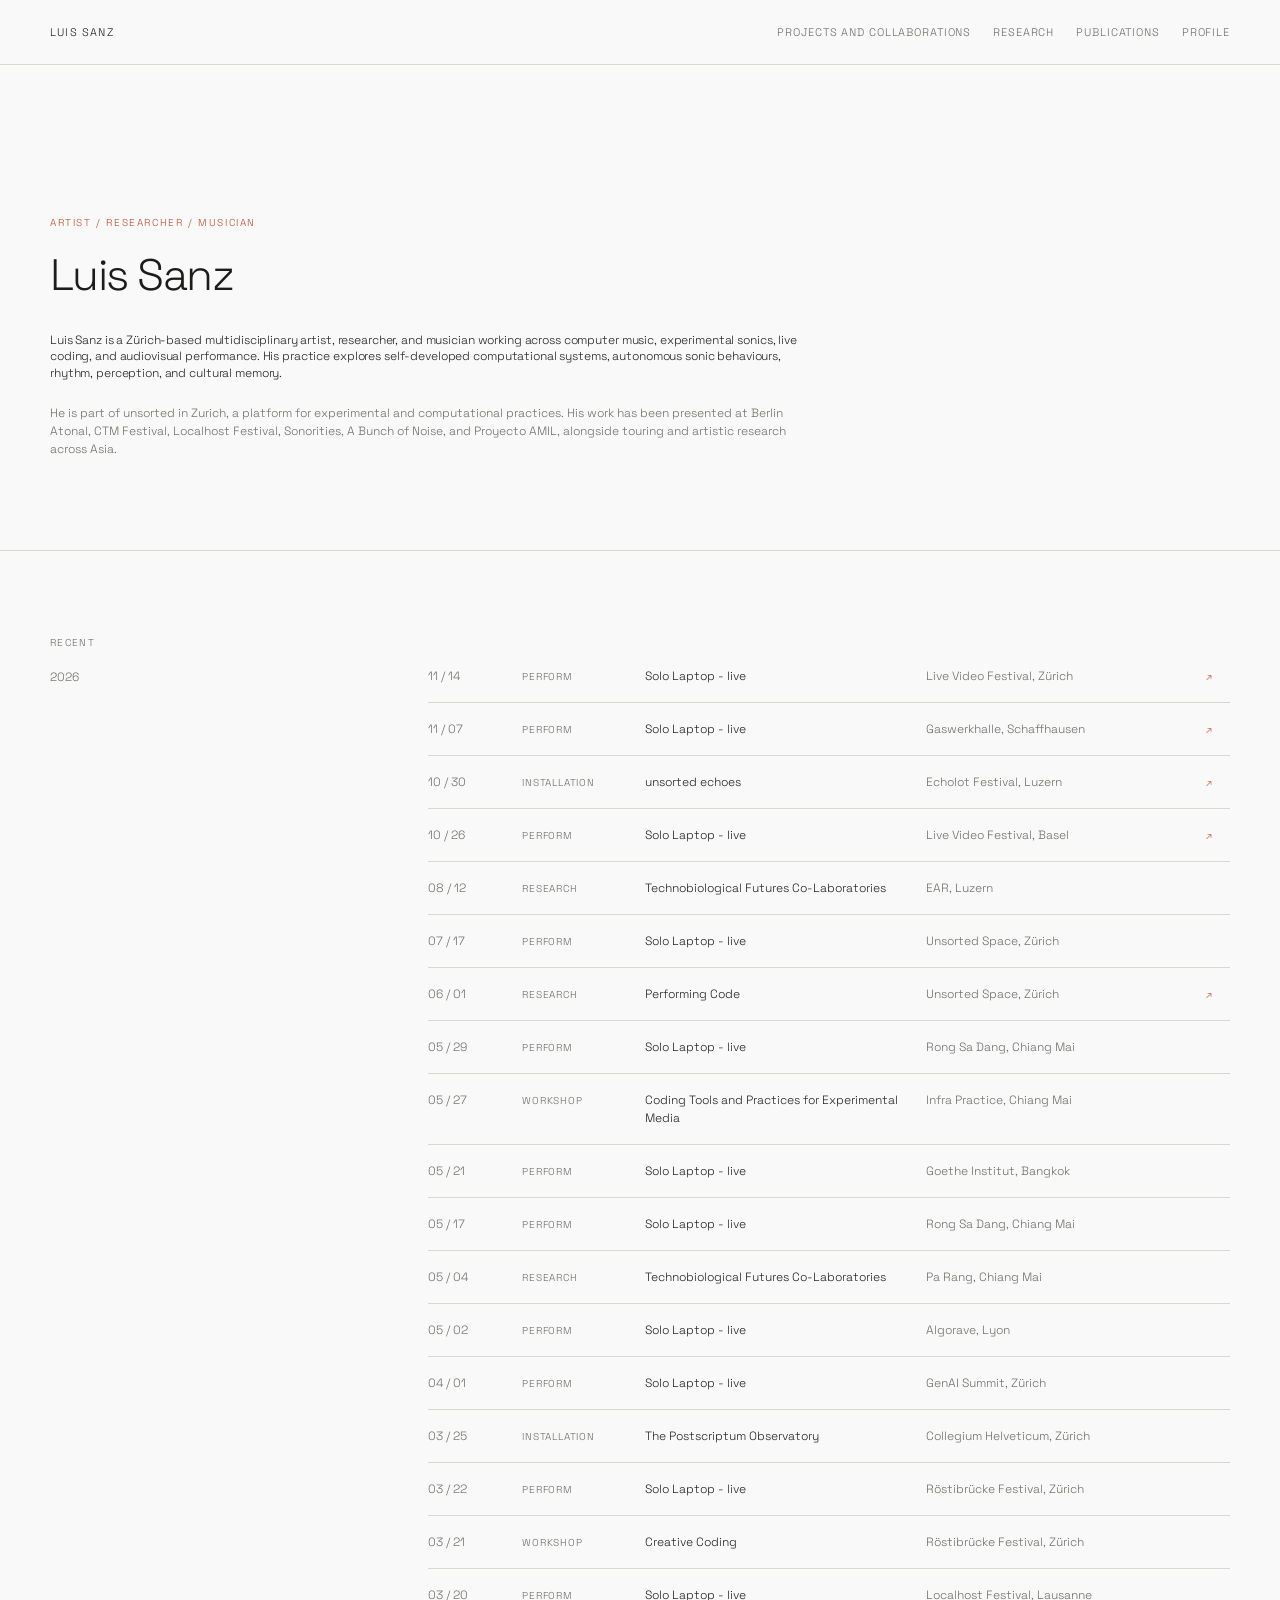
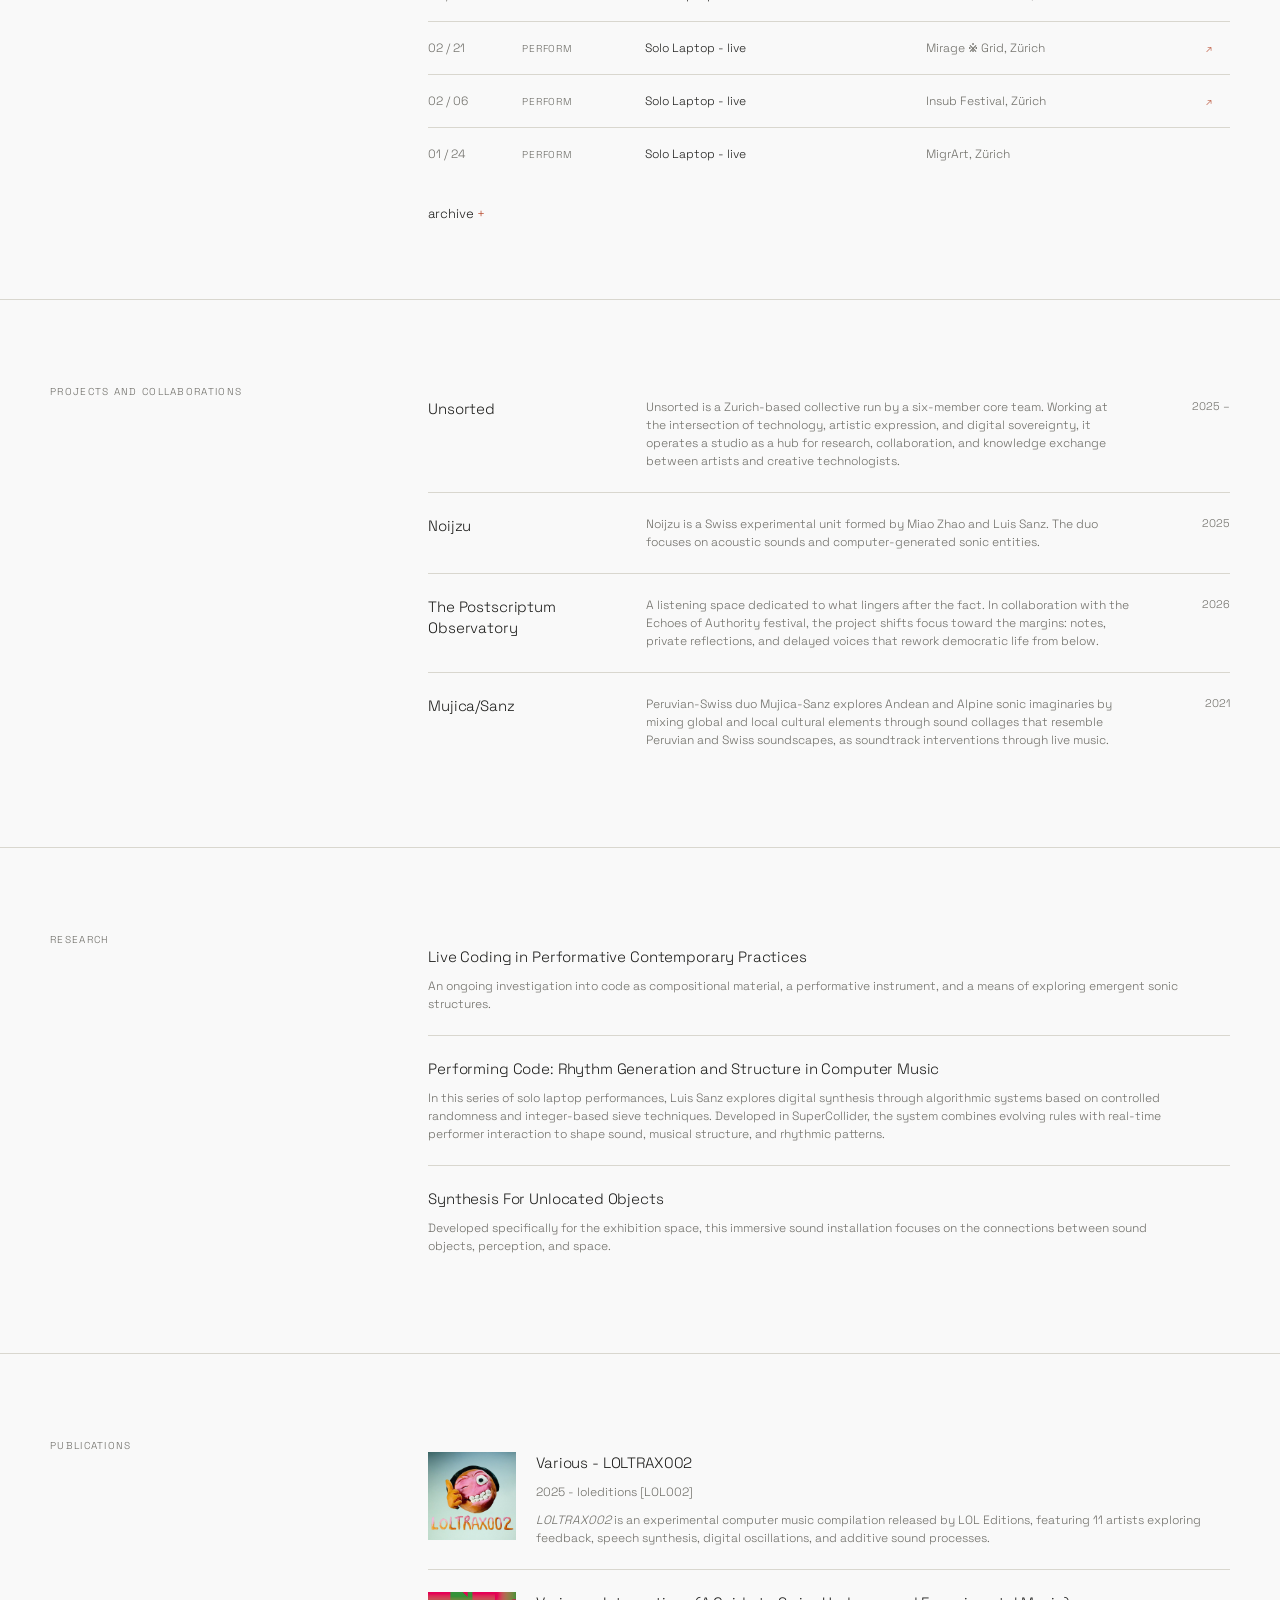
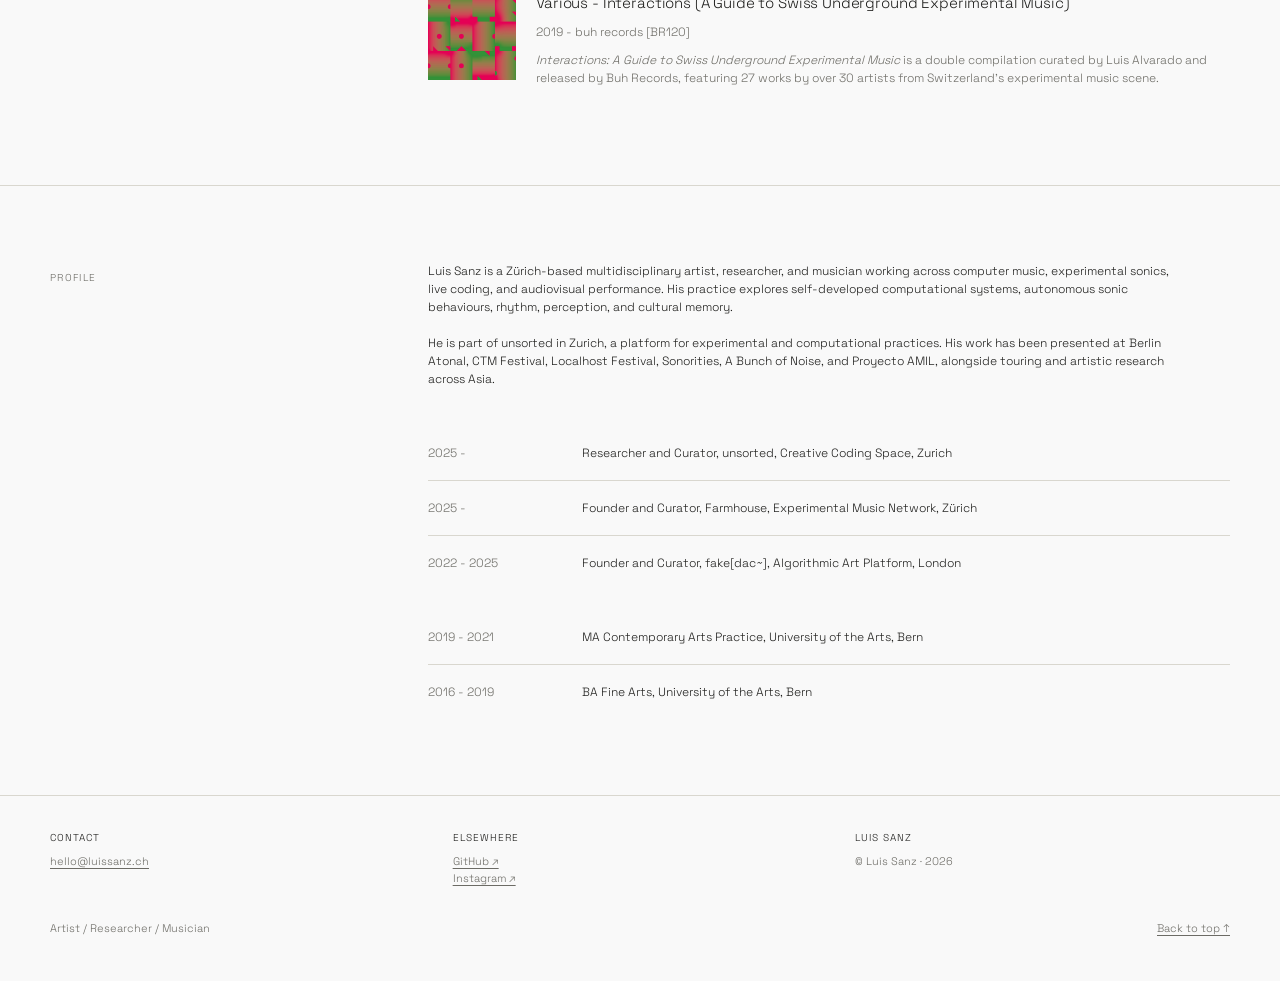
==== index.html @ fd2c4c3b "luissanz.ch" ====
<!DOCTYPE html>
<html lang="en">

<head>
  <meta charset="utf-8">
  <meta name="viewport" content="width=device-width, initial-scale=1">
  <meta name="description"
    content="Luis Sanz is a Zürich-based multidisciplinary artist, researcher, and musician working across computer music, experimental sonics, live coding, and audiovisual performance.">
  <title>Luis Sanz — Artist, Researcher, Musician</title>
  <style>
    @font-face {
      font-family: "Space Grotesk";
      src: url("fonts/SpaceGrotesk[wght].ttf") format("truetype");
      font-weight: 300 700;
      font-style: normal;
      font-display: swap;
    }

    @font-face {
      font-family: "Fira Code";
      src: url("fonts/FiraCode-Light.ttf") format("truetype");
      font-weight: 300;
      font-style: normal;
      font-display: swap;
    }

    @font-face {
      font-family: "Fira Code";
      src: url("fonts/FiraCode-Regular.ttf") format("truetype");
      font-weight: 400;
      font-style: normal;
      font-display: swap;
    }

    @font-face {
      font-family: "Fira Code";
      src: url("fonts/FiraCode-Medium.ttf") format("truetype");
      font-weight: 500;
      font-style: normal;
      font-display: swap;
    }

    @font-face {
      font-family: "Fira Code";
      src: url("fonts/FiraCode-SemiBold.ttf") format("truetype");
      font-weight: 600;
      font-style: normal;
      font-display: swap;
    }

    @font-face {
      font-family: "Fira Code";
      src: url("fonts/FiraCode-Bold.ttf") format("truetype");
      font-weight: 700;
      font-style: normal;
      font-display: swap;
    }

    :root {
      --bg: #f9f9f9;
      --paper: #fbfaf7;
      --ink: #1c1c1a;
      --muted: #6c6b65;
      --line: #d9d7cf;
      --accent: #b84b2f;
      --code: #fdfdfc;
      --code-ink: var(--ink);
      --max: 1180px;
      --description-size: 12px;
    }

    * {
      box-sizing: border-box;
    }

    html {
      scroll-behavior: smooth;
      scroll-padding-top: 84px;
    }

    body {
      margin: 0;
      background: var(--bg);
      color: var(--ink);
      font: 300 14px/1.5 "Space Grotesk", sans-serif;
      -webkit-font-smoothing: antialiased;
      text-rendering: optimizeLegibility;
    }

    a {
      color: inherit;
      text-decoration-thickness: 1px;
      text-underline-offset: 3px;
    }

    a:hover {
      color: var(--accent);
    }

    .wrap {
      width: min(var(--max), calc(100% - 48px));
      margin: 0 auto;
    }

    header {
      position: sticky;
      top: 0;
      z-index: 20;
      background: rgba(249, 249, 249, .94);
      backdrop-filter: blur(12px);
      border-bottom: 1px solid var(--line);
    }

    .topbar {
      min-height: 64px;
      display: flex;
      align-items: center;
      justify-content: space-between;
      gap: 24px;
    }

    .brand {
      font-size: 11px;
      font-weight: 300;
      letter-spacing: .11em;
      text-transform: uppercase;
      text-decoration: none;
    }

    nav {
      display: flex;
      gap: 22px;
      flex-wrap: wrap;
    }

    nav a {
      font-size: 11px;
      text-transform: uppercase;
      letter-spacing: .08em;
      text-decoration: none;
      color: var(--muted);
    }

    nav a:hover {
      color: var(--ink);
    }

    .hero {
      padding: clamp(76px, 12vw, 150px) 0 74px;
      border-bottom: 1px solid var(--line);
    }

    .eyebrow {
      color: var(--accent);
      font-size: 10px;
      font-weight: 300;
      text-transform: uppercase;
      letter-spacing: .16em;
    }

    h1 {
      font-size: clamp(30px, 3.8vw, 44px);
      line-height: 1.08;
      letter-spacing: -.035em;
      font-weight: 300;
      max-width: 900px;
      margin: 22px 0 32px;
    }

    .subtitle {
      font-size: var(--description-size);
      line-height: 1.4;
      max-width: 760px;
      letter-spacing: -.01em;
    }

    .hero-meta {
      display: flex;
      gap: 32px;
      flex-wrap: wrap;
      margin-top: 36px;
      color: var(--muted);
      font-size: 11px;
      text-transform: uppercase;
      letter-spacing: .08em;
    }

    .hero-meta span {
      display: block;
    }

    .hero-meta strong {
      display: block;
      color: var(--ink);
      font-weight: 300;
      margin-bottom: 5px;
    }

    .section {
      padding: 76px 0;
      border-bottom: 1px solid var(--line);
    }

    .section-grid {
      display: grid;
      grid-template-columns: minmax(150px, .72fr) minmax(0, 2fr);
      gap: clamp(32px, 7vw, 100px);
    }

    .section-label {
      font-size: 10px;
      letter-spacing: .13em;
      text-transform: uppercase;
      color: var(--muted);
      padding-top: 8px;
    }

    .section-subheading {
      margin: 20px 0 0;
      padding-top: 18px;
      color: var(--muted);
      font-size: var(--description-size);
      line-height: 1.5;
    }

    .recent-layout {
      row-gap: 0;
    }

    #recent .section-label {
      grid-column: 1 / -1;
    }

    #recent .section-subheading {
      margin-top: 0;
    }

    #recent .archive-toggle {
      grid-column: 1 / -1;
      margin-top: 24px;
    }

    #recent .archive-toggle>summary {
      margin-left: calc(26.47% + clamp(23.5px, 5.15vw, 73.5px));
    }

    #recent .archive-content {
      display: grid;
      grid-template-columns: minmax(150px, .72fr) minmax(0, 2fr);
      column-gap: clamp(32px, 7vw, 100px);
      margin-top: 8px;
    }

    .recent-archive-year {
      grid-column: 1 / 2;
      margin: 0;
    }

    #recent .archive-content>.event-list {
      grid-column: 2 / 3;
    }

    #research .section-label {
      font-size: 10px;
    }

    #research p,
    #research .note {
      font-size: var(--description-size);
    }

    #research .lead {
      font-size: var(--description-size);
    }

    .support-logo {
      margin-top: 28px;
    }

    .support-logo img {
      display: block;
      width: 140px;
      max-width: 100%;
      height: auto;
    }

    h2 {
      font-size: clamp(17px, 1.7vw, 19px);
      line-height: 1.2;
      letter-spacing: -.025em;
      font-weight: 300;
      margin: 0 0 26px;
    }

    h3 {
      font-size: 15px;
      line-height: 1.4;
      letter-spacing: -.01em;
      margin: 0 0 10px;
      font-weight: 300;
    }

    p {
      margin: 0 0 18px;
      max-width: 760px;
      font-size: var(--description-size);
    }

    .lead {
      font-size: var(--description-size);
      line-height: 1.5;
      letter-spacing: -.005em;
    }

    .muted {
      color: var(--muted);
    }

    .research-item {
      display: grid;
      grid-template-columns: 52px 1fr;
      gap: 20px;
      padding: 24px 0;
      border-bottom: 1px solid var(--line);
    }

    .num {
      color: var(--accent);
      font-size: 11px;
      padding-top: 4px;
    }

    .research-item p {
      margin-bottom: 0;
      color: var(--muted);
    }

    .research-item:last-child,
    .event-row:last-child,
    .project-row:last-child,
    .text-item:last-child {
      border-bottom: 0;
    }

    .entry {
      padding: 26px 0 36px;
      border-top: 1px solid var(--line);
    }

    .entry-head {
      display: flex;
      align-items: baseline;
      justify-content: space-between;
      gap: 20px;
      margin-bottom: 12px;
    }

    .tag {
      font-size: 10px;
      letter-spacing: .1em;
      text-transform: uppercase;
      color: var(--accent);
      white-space: nowrap;
    }

    .entry p {
      color: var(--muted);
    }

    .codebox {
      margin: 22px 0 18px;
      background: var(--code);
      color: var(--code-ink);
      border-radius: 3px;
      overflow: hidden;
    }

    .codehead {
      display: flex;
      align-items: center;
      justify-content: space-between;
      padding: 10px 15px;
      border-bottom: 1px solid var(--line);
      color: var(--muted);
      font-size: 10px;
      letter-spacing: .08em;
      text-transform: uppercase;
    }

    .copy {
      border: 1px solid #8e8c84;
      background: transparent;
      color: inherit;
      padding: 5px 9px;
      border-radius: 2px;
      cursor: pointer;
      font: inherit;
    }

    .copy:hover {
      background: #e8e6df;
      color: var(--ink);
    }

    pre {
      margin: 0;
      padding: 20px;
      overflow-x: auto;
      font: 11px/1.7 "Fira Code", monospace;
      tab-size: 4;
    }

    code,
    pre,
    .metadata {
      font-family: "Fira Code", monospace;
    }

    .inline-code {
      background: #e8e6df;
      padding: 2px 5px;
      font-size: .9em;
    }

    .note {
      border-left: 2px solid var(--accent);
      padding: 4px 0 4px 18px;
      color: var(--muted);
      margin: 24px 0;
    }

    .columns {
      display: grid;
      grid-template-columns: repeat(2, minmax(0, 1fr));
      gap: 28px;
    }

    .small-card {
      padding: 22px;
      border: 1px solid var(--line);
      background: rgba(255, 255, 255, .22);
    }

    .small-card p {
      font-size: var(--description-size);
      color: var(--muted);
      margin: 0;
    }

    .archive-row {
      display: grid;
      grid-template-columns: 130px 1fr;
      gap: 24px;
      padding: 18px 0;
      border-top: 1px solid var(--line);
      font-size: var(--description-size);
    }

    .profile-entries .archive-row:first-child {
      border-top: 0;
    }

    .profile-layout {
      row-gap: 0;
    }

    .profile-entries {
      grid-column: 2;
      margin: 0;
    }

    .profile-entries.positions,
    .profile-entries.education {
      margin-top: 20px;
    }

    .archive-date {
      color: var(--muted);
      font-size: inherit;
    }

    .event-row {
      display: grid;
      grid-template-columns: 76px 105px minmax(150px, 1fr) minmax(150px, 1fr) 24px;
      gap: 18px;
      align-items: baseline;
      padding: 17px 0;
      border-bottom: 1px solid var(--line);
      font-size: var(--description-size);
    }

    .event-date,
    .event-type,
    .event-venue {
      color: var(--muted);
    }

    .event-type,
    .event-link {
      font-size: 10px;
      letter-spacing: .08em;
      text-transform: uppercase;
    }

    .event-link {
      color: var(--accent);
    }

    .archive-toggle {
      margin-top: 24px;
      font-size: 13px;
    }

    .archive-toggle summary {
      width: fit-content;
      cursor: pointer;
      list-style: none;
    }

    .archive-toggle summary::-webkit-details-marker {
      display: none;
    }

    .archive-toggle summary:hover {
      color: var(--accent);
    }

    .archive-indicator {
      color: var(--accent);
    }

    .archive-toggle[open] .archive-indicator {
      font-size: 0;
    }

    .archive-toggle[open] .archive-indicator::after {
      content: "−";
      font-size: 13px;
    }

    .archive-toggle .event-list {
      margin-top: 0;
    }

    .project-row {
      display: grid;
      grid-template-columns: minmax(160px, .8fr) minmax(0, 2fr) 75px;
      gap: 24px;
      padding: 22px 0;
      border-bottom: 1px solid var(--line);
      align-items: start;
    }

    .project-row h3 {
      margin: 0;
    }

    .project-row p {
      color: var(--muted);
      font-size: var(--description-size);
      margin: 0;
    }

    .project-year {
      color: var(--muted);
      font-size: 11px;
      text-align: right;
    }

    .text-item {
      padding: 22px 0;
      border-bottom: 1px solid var(--line);
    }

    .record-item {
      display: grid;
      grid-template-columns: 88px minmax(0, 1fr);
      gap: 20px;
      align-items: start;
    }

    .record-cover {
      display: block;
      width: 88px;
      aspect-ratio: 1;
    }

    .record-cover img {
      display: block;
      width: 100%;
      height: 100%;
      object-fit: cover;
    }

    .text-item .record-meta {
      margin-bottom: 10px;
      color: var(--muted);
    }

    .text-item .record-description {
      margin-bottom: 0;
    }

    .project-row h3 a,
    .text-item h3 a {
      font: inherit;
      text-decoration: none;
    }

    .text-item p {
      color: var(--muted);
      margin: 0;
      font-size: var(--description-size);
    }

    footer {
      padding: 34px 0 44px;
      font-size: 11px;
      color: var(--muted);
    }

    footer p {
      font-size: inherit;
    }

    .footer-inner {
      display: flex;
      justify-content: space-between;
      flex-wrap: wrap;
      gap: 20px;
    }

    .footer-columns {
      display: grid;
      grid-template-columns: repeat(3, minmax(0, 1fr));
      gap: 28px;
      margin-bottom: 34px;
    }

    .footer-label {
      display: block;
      margin-bottom: 8px;
      color: var(--ink);
      text-transform: uppercase;
      letter-spacing: .1em;
      font-size: 10px;
    }

    .footer-columns p {
      margin: 0;
    }

    @media (max-width: 700px) {
      .wrap {
        width: min(100% - 32px, var(--max));
      }

      .topbar {
        align-items: flex-start;
        padding: 17px 0;
        flex-direction: column;
        gap: 12px;
      }

      nav {
        gap: 12px 18px;
      }

      .section-grid {
        grid-template-columns: 1fr;
        gap: 18px;
      }

      .profile-layout {
        row-gap: 18px;
      }

      .profile-entries {
        grid-column: 1;
      }

      .recent-layout {
        row-gap: 0;
      }

      #recent .archive-toggle {
        grid-column: 1;
      }

      #recent .archive-toggle>summary {
        margin-left: 0;
      }

      #recent .archive-content {
        grid-template-columns: 1fr;
      }

      #recent .archive-content>.event-list {
        grid-column: 1 / 2;
      }

      .section {
        padding: 54px 0;
      }

      .columns {
        grid-template-columns: 1fr;
      }

      .entry-head {
        align-items: flex-start;
        flex-direction: column;
        gap: 5px;
      }

      .archive-row {
        grid-template-columns: 1fr;
        gap: 5px;
      }

      .event-row {
        grid-template-columns: 72px 1fr;
        gap: 5px 16px;
      }

      .event-row> :nth-child(3) {
        grid-column: 2;
      }

      .event-row> :nth-child(4) {
        grid-column: 2;
      }

      .event-row> :nth-child(5) {
        grid-column: 2;
      }

      .project-row {
        grid-template-columns: 1fr auto;
        gap: 7px 18px;
      }

      .record-item {
        grid-template-columns: 72px minmax(0, 1fr);
        gap: 14px;
      }

      .record-cover {
        width: 72px;
      }

      .project-row h3 {
        grid-column: 1;
      }

      .project-row p {
        grid-column: 1 / -1;
        grid-row: 2;
      }

      .project-year {
        grid-column: 2;
        grid-row: 1;
      }

      .footer-columns {
        grid-template-columns: 1fr;
        gap: 22px;
      }

      .hero-meta {
        gap: 22px;
      }
    }

    @media (prefers-reduced-motion: reduce) {
      html {
        scroll-behavior: auto;
      }
    }
  </style>
</head>

<body>
  <header>
    <div class="wrap topbar">
      <a class="brand" href="#top">Luis Sanz</a>
      <nav aria-label="Main navigation">
        <a href="#projects">Projects and Collaborations</a>
        <a href="#research">Research</a>
        <a href="#publications">Publications</a>
        <a href="#profile">Profile</a>
      </nav>
    </div>
  </header>

  <main id="top">
    <section class="hero" id="bio">
      <div class="wrap">
        <div class="eyebrow">Artist / Researcher / Musician</div>
        <h1>Luis Sanz</h1>
        <p class="subtitle">
          Luis Sanz is a Zürich-based multidisciplinary artist, researcher, and musician working across
          computer music, experimental sonics, live coding, and audiovisual performance. His practice
          explores self-developed computational systems, autonomous sonic behaviours, rhythm, perception,
          and cultural memory.
        </p>
        <p class="muted" style="max-width:760px;margin-top:22px">
          He is part of unsorted in Zurich, a platform for experimental and computational practices. His
          work has been presented at Berlin Atonal, CTM Festival, Localhost Festival, Sonorities,
          A Bunch of Noise, and Proyecto AMIL, alongside touring and artistic research across Asia.
        </p>
      </div>
    </section>

    <section class="section" id="recent">
      <div class="wrap section-grid recent-layout">
        <div class="section-label">Recent</div>
        <h3 class="section-subheading">2026</h3>
        <div class="event-list">
          <div class="event-row">
            <span class="event-date">11 / 14</span>
            <span class="event-type">PERFORM</span>
            <span>Solo Laptop - live</span>
            <span class="event-venue">Live Video Festival, Zürich</span>
            <span class="event-link" aria-label="External link to be added">↗</span>
          </div>
          <div class="event-row">
            <span class="event-date">11 / 07</span>
            <span class="event-type">PERFORM</span>
            <span>Solo Laptop - live</span>
            <span class="event-venue">Gaswerkhalle, Schaffhausen</span>
            <span class="event-link" aria-label="External link to be added">↗</span>
          </div>
          <div class="event-row">
            <span class="event-date">10 / 30</span>
            <span class="event-type">INSTALLATION</span>
            <span>unsorted echoes</span>
            <span class="event-venue">Echolot Festival, Luzern</span>
            <span class="event-link" aria-label="External link to be added">↗</span>
          </div>
          <div class="event-row">
            <span class="event-date">10 / 26</span>
            <span class="event-type">PERFORM</span>
            <span>Solo Laptop - live</span>
            <span class="event-venue">Live Video Festival, Basel</span>
            <span class="event-link" aria-label="External link to be added">↗</span>
          </div>
          <div class="event-row">
            <span class="event-date">08 / 12</span>
            <span class="event-type">RESEARCH</span>
            <span>Technobiological Futures Co-Laboratories</span>
            <span class="event-venue">EAR, Luzern</span>
          </div>
          <div class="event-row">
            <span class="event-date">07 / 17</span>
            <span class="event-type">PERFORM</span>
            <span>Solo Laptop - live</span>
            <span class="event-venue">Unsorted Space, Zürich</span>
          </div>
          <div class="event-row">
            <span class="event-date">06 / 01</span>
            <span class="event-type">RESEARCH</span>
            <span>Performing Code</span>
            <span class="event-venue">Unsorted Space, Zürich</span>
            <span class="event-link" aria-label="External link to be added">↗</span>
          </div>
          <div class="event-row">
            <span class="event-date">05 / 29</span>
            <span class="event-type">PERFORM</span>
            <span>Solo Laptop - live</span>
            <span class="event-venue">Rong Sa Dang, Chiang Mai</span>
          </div>
          <div class="event-row">
            <span class="event-date">05 / 27</span>
            <span class="event-type">WORKSHOP</span>
            <span>Coding Tools and Practices for Experimental Media</span>
            <span class="event-venue">Infra Practice, Chiang Mai</span>
          </div>
          <div class="event-row">
            <span class="event-date">05 / 21</span>
            <span class="event-type">PERFORM</span>
            <span>Solo Laptop - live</span>
            <span class="event-venue">Goethe Institut, Bangkok</span>
          </div>
          <div class="event-row">
            <span class="event-date">05 / 17</span>
            <span class="event-type">PERFORM</span>
            <span>Solo Laptop - live</span>
            <span class="event-venue">Rong Sa Dang, Chiang Mai</span>
          </div>
          <div class="event-row">
            <span class="event-date">05 / 04</span>
            <span class="event-type">RESEARCH</span>
            <span>Technobiological Futures Co-Laboratories</span>
            <span class="event-venue">Pa Rang, Chiang Mai</span>
          </div>
          <div class="event-row">
            <span class="event-date">05 / 02</span>
            <span class="event-type">PERFORM</span>
            <span>Solo Laptop - live</span>
            <span class="event-venue">Algorave, Lyon</span>
          </div>
          <div class="event-row">
            <span class="event-date">04 / 01</span>
            <span class="event-type">PERFORM</span>
            <span>Solo Laptop - live</span>
            <span class="event-venue">GenAI Summit, Zürich</span>
          </div>
          <div class="event-row">
            <span class="event-date">03 / 25</span>
            <span class="event-type">INSTALLATION</span>
            <span>The Postscriptum Observatory</span>
            <span class="event-venue">Collegium Helveticum, Zürich</span>
          </div>
          <div class="event-row">
            <span class="event-date">03 / 22</span>
            <span class="event-type">PERFORM</span>
            <span>Solo Laptop - live</span>
            <span class="event-venue">Röstibrücke Festival, Zürich</span>
          </div>
          <div class="event-row">
            <span class="event-date">03 / 21</span>
            <span class="event-type">WORKSHOP</span>
            <span>Creative Coding</span>
            <span class="event-venue">Röstibrücke Festival, Zürich</span>
          </div>
          <div class="event-row">
            <span class="event-date">03 / 20</span>
            <span class="event-type">PERFORM</span>
            <span>Solo Laptop - live</span>
            <span class="event-venue">Localhost Festival, Lausanne</span>
          </div>
          <div class="event-row">
            <span class="event-date">02 / 21</span>
            <span class="event-type">PERFORM</span>
            <span>Solo Laptop - live</span>
            <span class="event-venue">Mirage ※ Grid, Zürich</span>
            <span class="event-link" aria-label="External link to be added">↗</span>
          </div>
          <div class="event-row">
            <span class="event-date">02 / 06</span>
            <span class="event-type">PERFORM</span>
            <span>Solo Laptop - live</span>
            <span class="event-venue">Insub Festival, Zürich</span>
            <span class="event-link" aria-label="External link to be added">↗</span>
          </div>
          <div class="event-row">
            <span class="event-date">01 / 24</span>
            <span class="event-type">PERFORM</span>
            <span>Solo Laptop - live</span>
            <span class="event-venue">MigrArt, Zürich</span>
          </div>
        </div>
        <details class="archive-toggle">
          <summary>archive <span class="archive-indicator" aria-hidden="true">+</span></summary>
          <div class="archive-content">
            <h3 class="section-subheading recent-archive-year">2025</h3>
            <div class="event-list">
            <div class="event-row">
              <span class="event-date">12 / 14</span>
              <span class="event-type">PERFORM</span>
              <span>Solo Laptop - live</span>
              <span class="event-venue">Farmhouse, Zurich</span>
              <span class="event-link" aria-label="External link to be added">↗</span>
            </div>
            <div class="event-row">
              <span class="event-date">11 / 04</span>
              <span class="event-type">PERFORM</span>
              <span>Solo Laptop - live</span>
              <span class="event-venue">Farmhouse, Zurich</span>
              <span class="event-link" aria-label="External link to be added">↗</span>
            </div>
            <div class="event-row">
              <span class="event-date">10 / 11</span>
              <span class="event-type">PERFORM</span>
              <span>Solo Laptop - live</span>
              <span class="event-venue">Oriental Force, Tokyo</span>
              <span class="event-link" aria-label="External link to be added">↗</span>
            </div>
            <div class="event-row">
              <span class="event-date">10 / 07</span>
              <span class="event-type">PERFORM</span>
              <span>Solo Laptop - live</span>
              <span class="event-venue">Forest Limit, Tokyo</span>
              <span class="event-link" aria-label="External link to be added">↗</span>
            </div>
            <div class="event-row">
              <span class="event-date">10 / 06</span>
              <span class="event-type">PERFORM</span>
              <span>Solo Laptop - live</span>
              <span class="event-venue">Tokyo Node Lab, Tokyo</span>
              <span class="event-link" aria-label="External link to be added">↗</span>
            </div>
            <div class="event-row">
              <span class="event-date">09 / 22</span>
              <span class="event-type">PERFORM</span>
              <span>Solo Laptop - live</span>
              <span class="event-venue">Peace Memorial Park, Hiroshima</span>
              <span class="event-link" aria-label="External link to be added">↗</span>
            </div>
            <div class="event-row">
              <span class="event-date">09 / 20</span>
              <span class="event-type">PERFORM</span>
              <span>Solo Laptop - live</span>
              <span class="event-venue">Socrates, Kyoto</span>
              <span class="event-link" aria-label="External link to be added">↗</span>
            </div>
            <div class="event-row">
              <span class="event-date">09 / 18</span>
              <span class="event-type">PERFORM</span>
              <span>Solo Laptop - live</span>
              <span class="event-venue">Pepper Land, Okayama</span>
              <span class="event-link" aria-label="External link to be added">↗</span>
            </div>
            <div class="event-row">
              <span class="event-date">09 / 17</span>
              <span class="event-type">PERFORM</span>
              <span>Solo Laptop - live</span>
              <span class="event-venue">Tsukimi, Kumamoto</span>
              <span class="event-link" aria-label="External link to be added">↗</span>
            </div>
            <div class="event-row">
              <span class="event-date">09 / 16</span>
              <span class="event-type">PERFORM</span>
              <span>Solo Laptop - live</span>
              <span class="event-venue">Utero, Fukuoka</span>
              <span class="event-link" aria-label="External link to be added">↗</span>
            </div>
            <div class="event-row">
              <span class="event-date">09 / 12</span>
              <span class="event-type">PERFORM</span>
              <span>Solo Laptop - live</span>
              <span class="event-venue">Duct / Spaziorita, Nagoya</span>
              <span class="event-link" aria-label="External link to be added">↗</span>
            </div>
            <div class="event-row">
              <span class="event-date">09 / 07</span>
              <span class="event-type">PERFORM</span>
              <span>Solo Laptop - live</span>
              <span class="event-venue">Haptic Collision, Hong Kong</span>
              <span class="event-link" aria-label="External link to be added">↗</span>
            </div>
            <div class="event-row">
              <span class="event-date">08 / 30</span>
              <span class="event-type">PERFORM</span>
              <span>Solo Laptop - live</span>
              <span class="event-venue">Kunstraum Aarau, Aarau</span>
              <span class="event-link" aria-label="External link to be added">↗</span>
            </div>
            <div class="event-row">
              <span class="event-date">08 / 16</span>
              <span class="event-type">WORKSHOP</span>
              <span>CodeSound: SuperCollider</span>
              <span class="event-venue">Unsorted Space, Zurich</span>
              <span class="event-link" aria-label="External link to be added">↗</span>
            </div>
            <div class="event-row">
              <span class="event-date">05 / 28</span>
              <span class="event-type">RESEARCH</span>
              <span>International Conference on Live Coding</span>
              <span class="event-venue">Laut, Barcelona</span>
              <span class="event-link" aria-label="External link to be added">↗</span>
            </div>
            <div class="event-row">
              <span class="event-date">05 / 22</span>
              <span class="event-type">PERFORM</span>
              <span>Solo Laptop</span>
              <span class="event-venue">Umbo, Zurich</span>
              <span class="event-link" aria-label="External link to be added">↗</span>
            </div>
            <div class="event-row">
              <span class="event-date">05 / 15</span>
              <span class="event-type">PERFORM</span>
              <span>unsorted love</span>
              <span class="event-venue">Farmhouse, Zurich</span>
              <span class="event-link" aria-label="External link to be added">↗</span>
            </div>
            <div class="event-row">
              <span class="event-date">04 / 11</span>
              <span class="event-type">PERFORM</span>
              <span>Solo Laptop</span>
              <span class="event-venue">AMR, Geneva</span>
              <span class="event-link" aria-label="External link to be added">↗</span>
            </div>
            <div class="event-row">
              <span class="event-date">04 / 05</span>
              <span class="event-type">PERFORM</span>
              <span>Solo Laptop</span>
              <span class="event-venue">Unsorted #1, Unsorted Space, Zurich</span>
              <span class="event-link" aria-label="External link to be added">↗</span>
            </div>
            <div class="event-row">
              <span class="event-date">03 / 31</span>
              <span class="event-type">PERFORM</span>
              <span>Solo Laptop - live</span>
              <span class="event-venue">Boschbar, Zurich</span>
              <span class="event-link" aria-label="External link to be added">↗</span>
            </div>
            <div class="event-row">
              <span class="event-date">03 / 27</span>
              <span class="event-type">PERFORM</span>
              <span>Solo Laptop</span>
              <span class="event-venue">Farmhouse, Zurich</span>
              <span class="event-link" aria-label="External link to be added">↗</span>
            </div>
            <div class="event-row">
              <span class="event-date">03 / 26</span>
              <span class="event-type">PERFORM</span>
              <span>Solo Laptop - live</span>
              <span class="event-venue">Farmchaos Festival, Zurich</span>
              <span class="event-link" aria-label="External link to be added">↗</span>
            </div>
            <div class="event-row">
              <span class="event-date">03 / 25</span>
              <span class="event-type">PERFORM</span>
              <span>Solo Laptop - live</span>
              <span class="event-venue">Doxa Shroti, Zurich</span>
              <span class="event-link" aria-label="External link to be added">↗</span>
            </div>
            <div class="event-row">
              <span class="event-date">02 / 22</span>
              <span class="event-type">PERFORM</span>
              <span>Solo Laptop - live</span>
              <span class="event-venue">Farmhouse, Zurich</span>
              <span class="event-link" aria-label="External link to be added">↗</span>
            </div>
            <div class="event-row">
              <span class="event-date">02 / 05</span>
              <span class="event-type">PERFORM</span>
              <span>Solo Laptop - live</span>
              <span class="event-venue">Algorave London, London</span>
              <span class="event-link" aria-label="External link to be added">↗</span>
            </div>
            <div class="event-row">
              <span class="event-date">02 / 04</span>
              <span class="event-type">PERFORM</span>
              <span>Solo Laptop - live</span>
              <span class="event-venue">fake[dac~], London</span>
              <span class="event-link" aria-label="External link to be added">↗</span>
            </div>
            <div class="event-row">
              <span class="event-date">01 / 31</span>
              <span class="event-type">PERFORM</span>
              <span>Solo Laptop - live</span>
              <span class="event-venue">AD England, Manchester</span>
              <span class="event-link" aria-label="External link to be added">↗</span>
            </div>
            <div class="event-row">
              <span class="event-date">01 / 29</span>
              <span class="event-type">PERFORM</span>
              <span>Solo Laptop - live</span>
              <span class="event-venue">Corsica Studios, London</span>
              <span class="event-link" aria-label="External link to be added">↗</span>
            </div>
            </div>
          </div>
        </details>
      </div>
    </section>

    <section class="section" id="projects">
      <div class="wrap section-grid">
        <div class="section-label">Projects and Collaborations</div>
        <div>
          <div class="project-list">
            <article class="project-row">
              <h3><a href="project-unsorted.html">Unsorted</a></h3>
              <p>Unsorted is a Zurich-based collective run by a six-member core team. Working at the intersection
                of technology, artistic expression, and digital sovereignty, it operates a studio as a hub for
                research, collaboration, and knowledge exchange between artists and creative technologists.</p>
              <span class="project-year">2025 –</span>
            </article>
            <article class="project-row">
              <h3><a href="project-noijzu.html">Noijzu</a></h3>
              <p>Noijzu is a Swiss experimental unit formed by Miao Zhao and Luis Sanz. The duo focuses on acoustic
                sounds and computer-generated sonic entities.</p>
              <span class="project-year">2025</span>
            </article>
            <article class="project-row">
              <h3><a href="project-postscriptum-observatory.html">The Postscriptum Observatory</a></h3>
              <p>A listening space dedicated to what lingers after the fact. In collaboration with the Echoes of
                Authority festival, the project shifts focus toward the margins: notes, private reflections, and
                delayed voices that rework democratic life from below.</p>
              <span class="project-year">2026</span>
            </article>
            <article class="project-row">
              <h3><a href="project-mujica-sanz.html">Mujica/Sanz</a></h3>
              <p>Peruvian-Swiss duo Mujica-Sanz explores Andean and Alpine sonic imaginaries by mixing global and local
                cultural elements through sound collages that resemble Peruvian and Swiss soundscapes, as soundtrack
                interventions through live music.</p>
              <span class="project-year">2021</span>
            </article>
          </div>
        </div>
      </div>
    </section>

    <section class="section" id="research">
      <div class="wrap section-grid">
        <div class="section-label">Research</div>
        <div>
          <div class="text-list">
            <article class="text-item">
              <h3><a href="research-live-coding.html">Live Coding in Performative Contemporary Practices</a></h3>
              <p>An ongoing investigation into code as compositional material, a performative instrument, and a means
                of exploring emergent sonic structures.</p>
            </article>
            <article class="text-item">
              <h3><a href="research-performing-code.html">Performing Code: Rhythm Generation and Structure in Computer
                  Music</a></h3>
              <p>In this series of solo laptop performances, Luis Sanz explores digital synthesis through algorithmic
                systems based on controlled randomness and integer-based sieve techniques. Developed in SuperCollider,
                the system combines evolving rules with real-time performer interaction to shape sound, musical
                structure, and rhythmic patterns.</p>
            </article>
            <article class="text-item">
              <h3><a href="research-unlocated-objects.html">Synthesis For Unlocated Objects</a></h3>
              <p>Developed specifically for the exhibition space, this immersive sound installation focuses on the
                connections between sound objects, perception, and space.</p>
            </article>
          </div>
        </div>
      </div>
    </section>

    <section class="section" id="publications">
      <div class="wrap section-grid">
        <div class="section-label">Publications</div>
        <div>
          <div class="text-list">
            <article class="text-item record-item">
              <a class="record-cover" href="https://loleditions.bandcamp.com/album/loltrax002" target="_blank"
                rel="noopener noreferrer" aria-label="Listen to Various - LOLTRAX002 on Bandcamp">
                <img src="images/loltrax002.jpg" alt="LOLTRAX002 album cover">
              </a>
              <div>
                <h3>Various - LOLTRAX002</h3>
                <p class="record-meta">2025 - loleditions [LOL002]</p>
                <p class="record-description"><em>LOLTRAX002</em> is an experimental computer music compilation
                  released by LOL Editions, featuring 11 artists exploring feedback, speech synthesis, digital
                  oscillations, and additive sound processes.</p>
              </div>
            </article>
            <article class="text-item record-item">
              <a class="record-cover"
                href="https://buhrecords.bandcamp.com/album/interactions-a-guide-to-swiss-underground-experimental-music"
                target="_blank" rel="noopener noreferrer" aria-label="Listen to Interactions on Bandcamp">
                <img src="images/Interactions.jpg"
                  alt="Interactions: A Guide to Swiss Underground Experimental Music cover">
              </a>
              <div>
                <h3>Various - Interactions (A Guide to Swiss Underground Experimental Music)</h3>
                <p class="record-meta">2019 - buh records [BR120]</p>
                <p class="record-description"><em>Interactions: A Guide to Swiss Underground Experimental Music</em>
                  is a double compilation curated by Luis Alvarado and released by Buh Records, featuring 27 works
                  by over 30 artists from Switzerland’s experimental music scene.</p>
              </div>
            </article>
          </div>
        </div>
      </div>
    </section>

    <section class="section" id="profile">
      <div class="wrap section-grid profile-layout">
        <div class="section-label">Profile</div>
        <div class="profile-intro">
          <p>
            Luis Sanz is a Zürich-based multidisciplinary artist, researcher, and musician working across
            computer music, experimental sonics, live coding, and audiovisual performance. His practice explores
            self-developed computational systems, autonomous sonic behaviours, rhythm, perception, and cultural memory.
          </p>
          <p>
            He is part of unsorted in Zurich, a platform for experimental and computational practices. His work has
            been presented at Berlin Atonal, CTM Festival, Localhost Festival, Sonorities, A Bunch of Noise, and
            Proyecto AMIL, alongside touring and artistic research across Asia.
          </p>
        </div>
        <div class="profile-entries positions">
          <div class="archive-row">
            <span class="archive-date">2025 -</span>
            <span>Researcher and Curator, unsorted, Creative Coding Space, Zurich</span>
          </div>
          <div class="archive-row">
            <span class="archive-date">2025 -</span>
            <span>Founder and Curator, Farmhouse, Experimental Music Network, Zürich</span>
          </div>
          <div class="archive-row">
            <span class="archive-date">2022 - 2025</span>
            <span>Founder and Curator, fake[dac~], Algorithmic Art Platform, London</span>
          </div>
        </div>
        <div class="profile-entries education">
          <div class="archive-row">
            <span class="archive-date">2019 - 2021</span>
            <span>MA Contemporary Arts Practice, University of the Arts, Bern</span>
          </div>
          <div class="archive-row">
            <span class="archive-date">2016 - 2019</span>
            <span>BA Fine Arts, University of the Arts, Bern</span>
          </div>
        </div>
      </div>
    </section>
  </main>

  <footer>
    <div class="wrap">
      <div class="footer-columns">
        <div>
          <span class="footer-label">Contact</span>
          <p><a href="mailto:hello@luissanz.ch">hello@luissanz.ch</a></p>
        </div>
        <div>
          <span class="footer-label">Elsewhere</span>
          <p><a href="https://github.com/computernoise">GitHub ↗</a><br>
            <a href="https://www.instagram.com/luissanz___">Instagram ↗</a>
          </p>
        </div>
        <div>
          <span class="footer-label">Luis Sanz</span>
          <p>© Luis Sanz · 2026</p>
        </div>
      </div>
      <div class="footer-inner">
        <span>Artist / Researcher / Musician</span>
        <a href="#top">Back to top ↑</a>
      </div>
    </div>
  </footer>
</body>

</html>
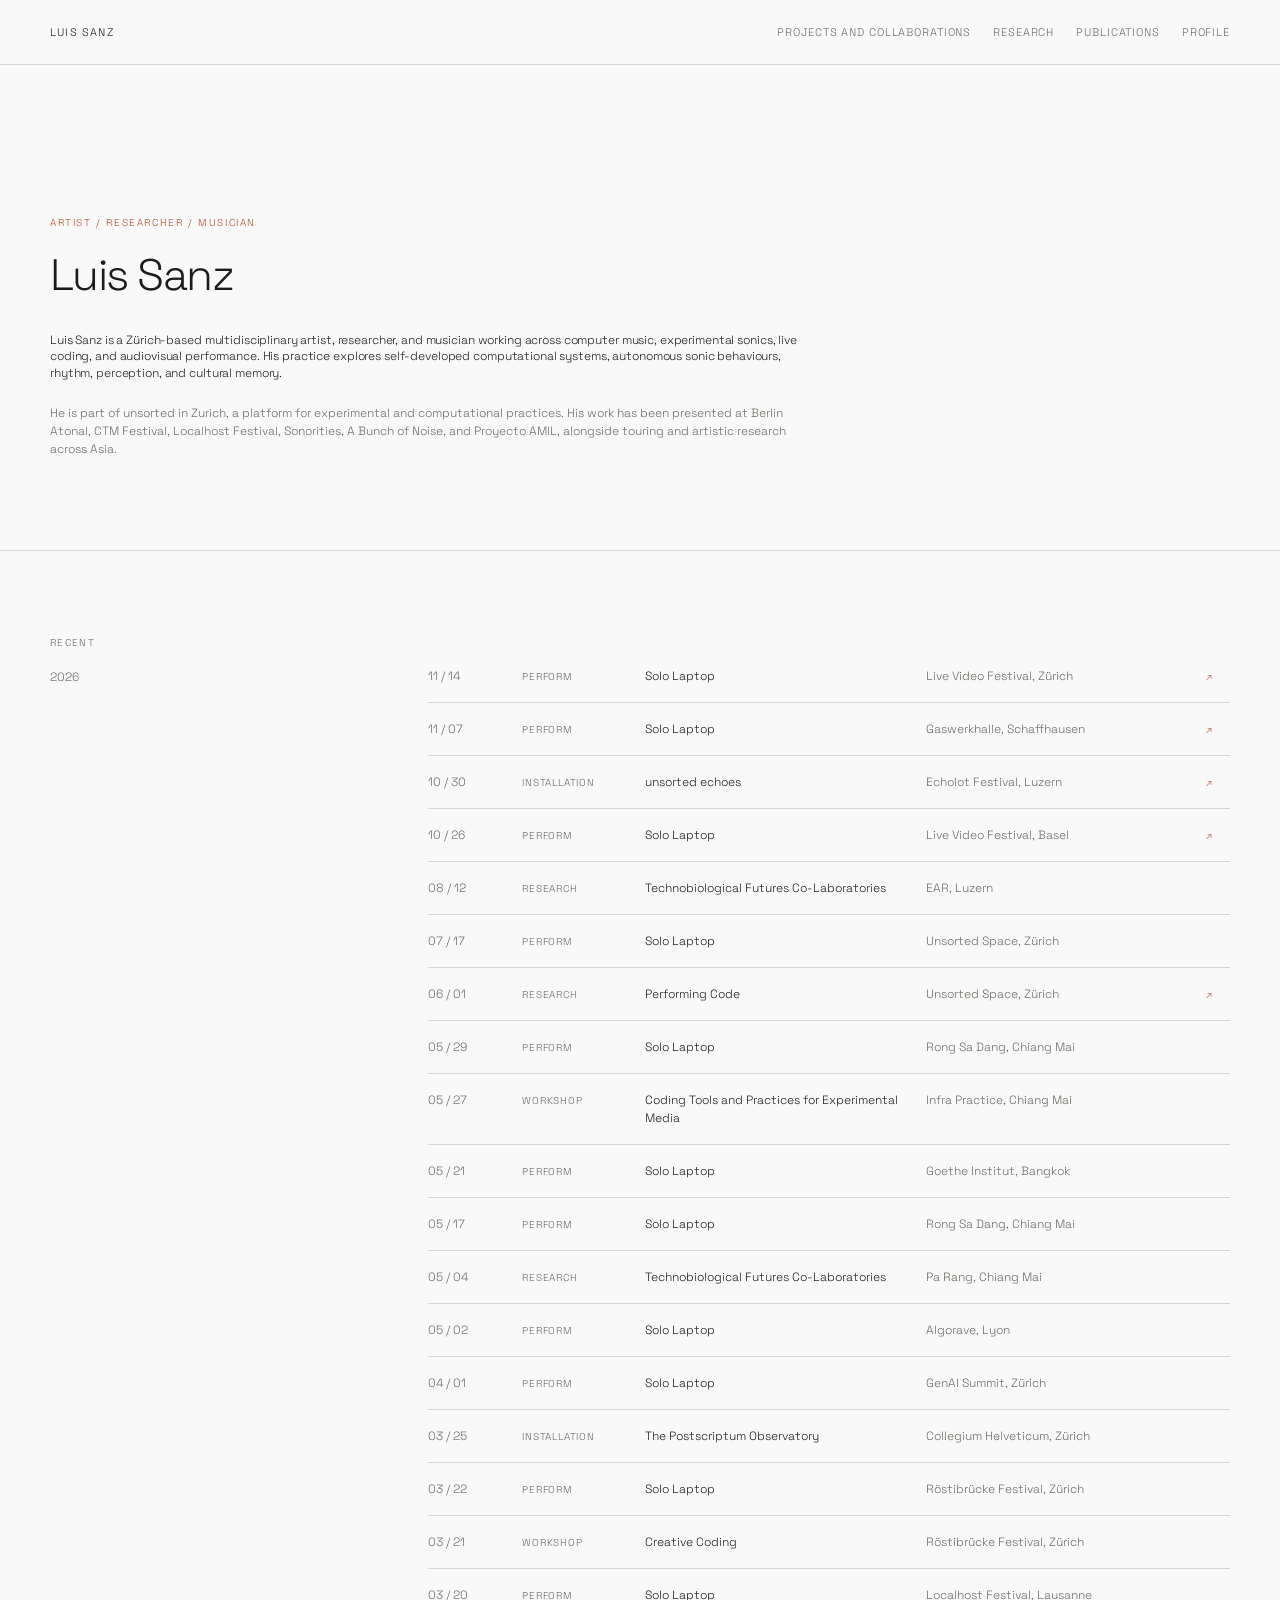
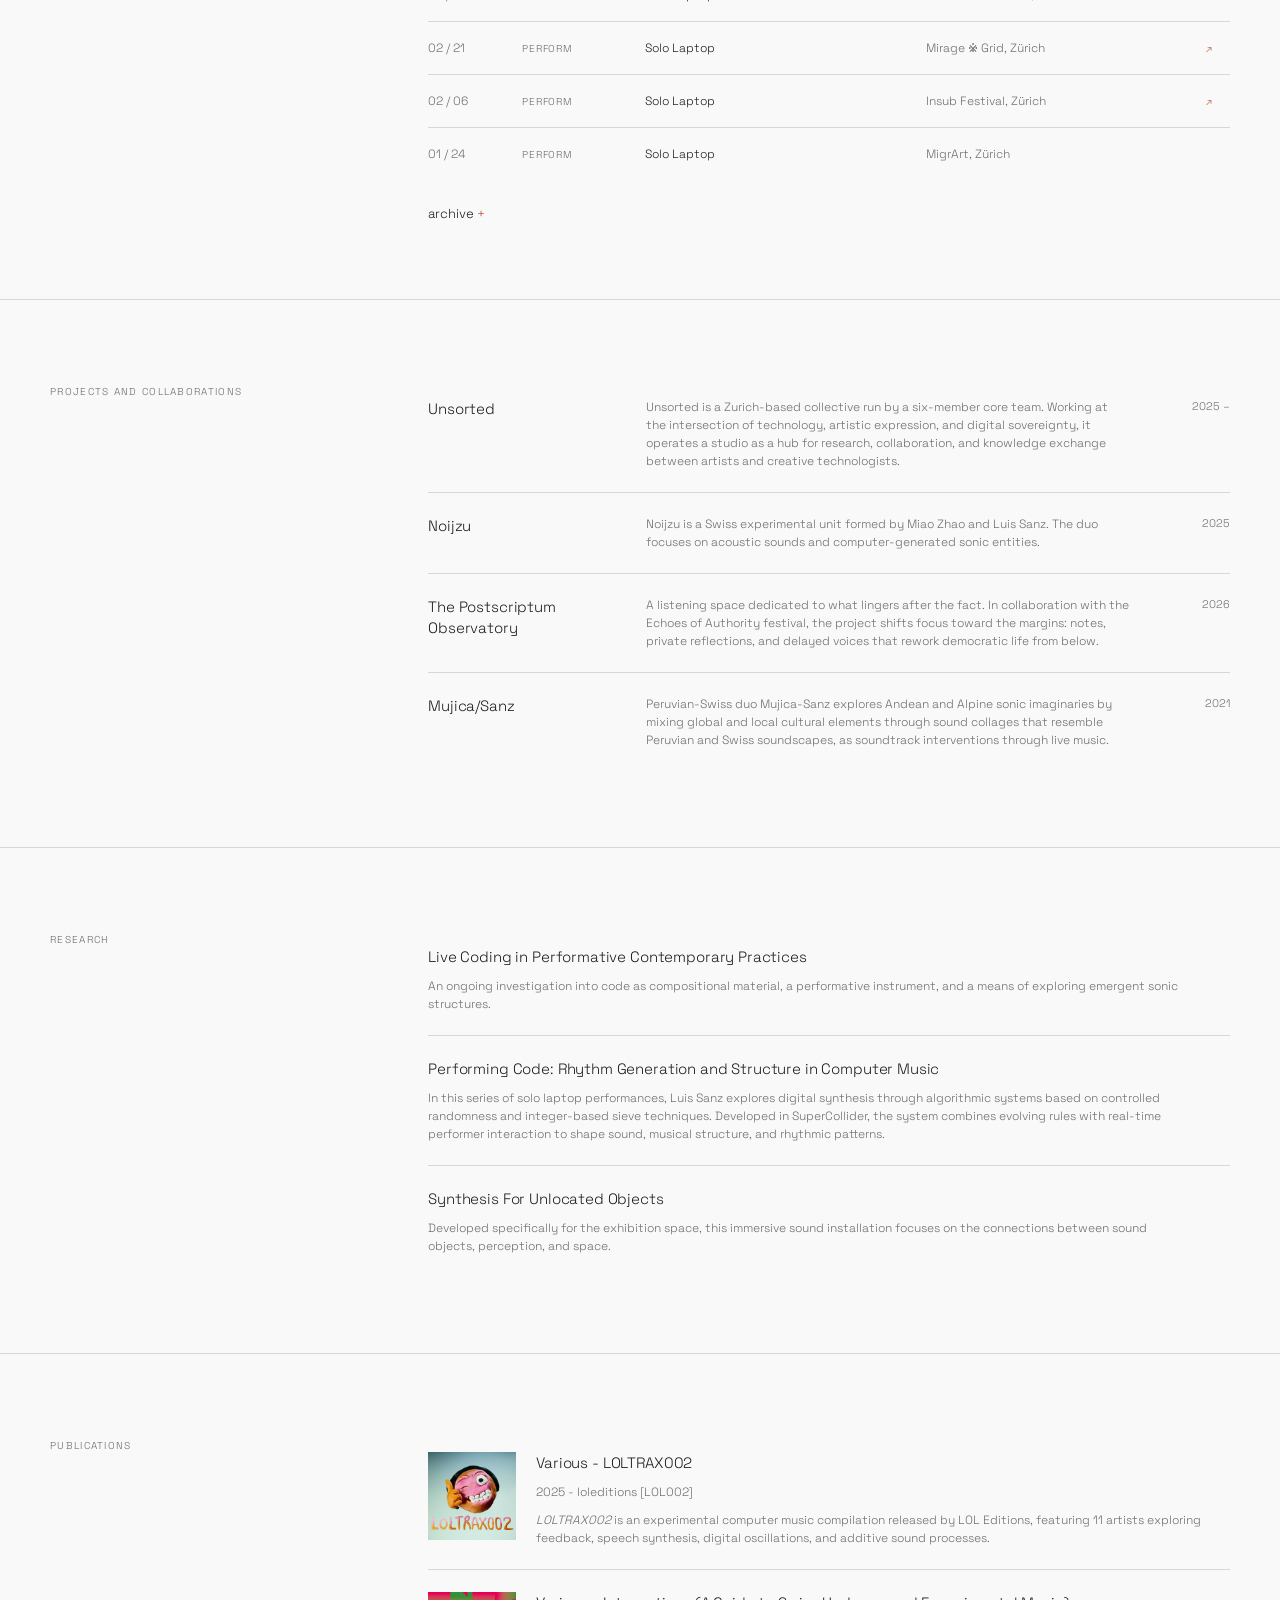
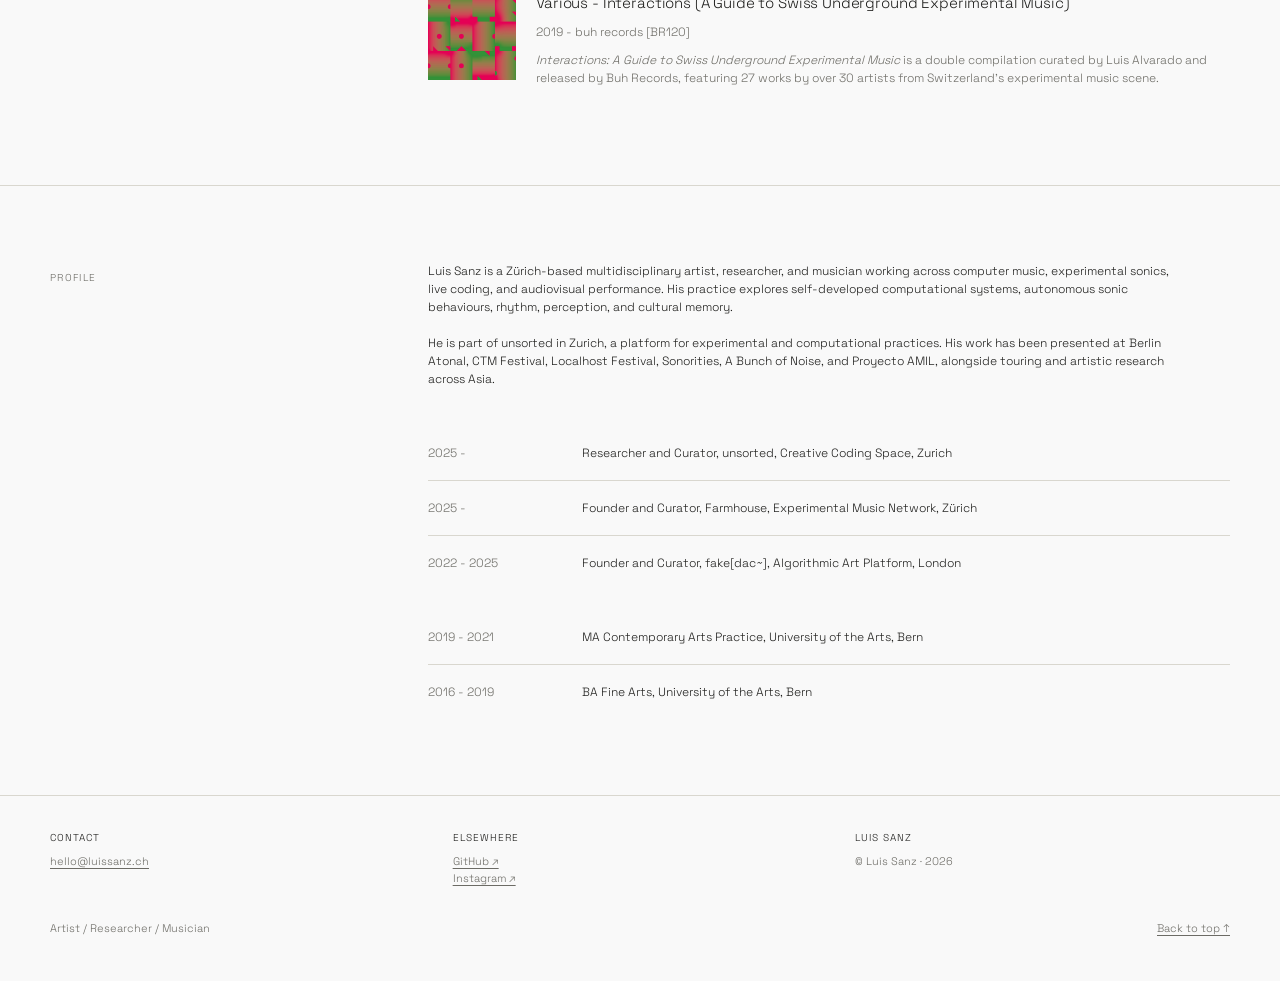
==== commit caeddaf4: "luissanz.ch" ====
--- a/index.html
+++ b/index.html
@@ -821,14 +821,14 @@
           <div class="event-row">
             <span class="event-date">11 / 14</span>
             <span class="event-type">PERFORM</span>
-            <span>Solo Laptop - live</span>
+            <span>Solo Laptop</span>
             <span class="event-venue">Live Video Festival, Zürich</span>
             <span class="event-link" aria-label="External link to be added">↗</span>
           </div>
           <div class="event-row">
             <span class="event-date">11 / 07</span>
             <span class="event-type">PERFORM</span>
-            <span>Solo Laptop - live</span>
+            <span>Solo Laptop</span>
             <span class="event-venue">Gaswerkhalle, Schaffhausen</span>
             <span class="event-link" aria-label="External link to be added">↗</span>
           </div>
@@ -842,7 +842,7 @@
           <div class="event-row">
             <span class="event-date">10 / 26</span>
             <span class="event-type">PERFORM</span>
-            <span>Solo Laptop - live</span>
+            <span>Solo Laptop</span>
             <span class="event-venue">Live Video Festival, Basel</span>
             <span class="event-link" aria-label="External link to be added">↗</span>
           </div>
@@ -855,7 +855,7 @@
           <div class="event-row">
             <span class="event-date">07 / 17</span>
             <span class="event-type">PERFORM</span>
-            <span>Solo Laptop - live</span>
+            <span>Solo Laptop</span>
             <span class="event-venue">Unsorted Space, Zürich</span>
           </div>
           <div class="event-row">
@@ -868,7 +868,7 @@
           <div class="event-row">
             <span class="event-date">05 / 29</span>
             <span class="event-type">PERFORM</span>
-            <span>Solo Laptop - live</span>
+            <span>Solo Laptop</span>
             <span class="event-venue">Rong Sa Dang, Chiang Mai</span>
           </div>
           <div class="event-row">
@@ -880,13 +880,13 @@
           <div class="event-row">
             <span class="event-date">05 / 21</span>
             <span class="event-type">PERFORM</span>
-            <span>Solo Laptop - live</span>
+            <span>Solo Laptop</span>
             <span class="event-venue">Goethe Institut, Bangkok</span>
           </div>
           <div class="event-row">
             <span class="event-date">05 / 17</span>
             <span class="event-type">PERFORM</span>
-            <span>Solo Laptop - live</span>
+            <span>Solo Laptop</span>
             <span class="event-venue">Rong Sa Dang, Chiang Mai</span>
           </div>
           <div class="event-row">
@@ -898,13 +898,13 @@
           <div class="event-row">
             <span class="event-date">05 / 02</span>
             <span class="event-type">PERFORM</span>
-            <span>Solo Laptop - live</span>
+            <span>Solo Laptop</span>
             <span class="event-venue">Algorave, Lyon</span>
           </div>
           <div class="event-row">
             <span class="event-date">04 / 01</span>
             <span class="event-type">PERFORM</span>
-            <span>Solo Laptop - live</span>
+            <span>Solo Laptop</span>
             <span class="event-venue">GenAI Summit, Zürich</span>
           </div>
           <div class="event-row">
@@ -916,7 +916,7 @@
           <div class="event-row">
             <span class="event-date">03 / 22</span>
             <span class="event-type">PERFORM</span>
-            <span>Solo Laptop - live</span>
+            <span>Solo Laptop</span>
             <span class="event-venue">Röstibrücke Festival, Zürich</span>
           </div>
           <div class="event-row">
@@ -928,27 +928,27 @@
           <div class="event-row">
             <span class="event-date">03 / 20</span>
             <span class="event-type">PERFORM</span>
-            <span>Solo Laptop - live</span>
+            <span>Solo Laptop</span>
             <span class="event-venue">Localhost Festival, Lausanne</span>
           </div>
           <div class="event-row">
             <span class="event-date">02 / 21</span>
             <span class="event-type">PERFORM</span>
-            <span>Solo Laptop - live</span>
+            <span>Solo Laptop</span>
             <span class="event-venue">Mirage ※ Grid, Zürich</span>
             <span class="event-link" aria-label="External link to be added">↗</span>
           </div>
           <div class="event-row">
             <span class="event-date">02 / 06</span>
             <span class="event-type">PERFORM</span>
-            <span>Solo Laptop - live</span>
+            <span>Solo Laptop</span>
             <span class="event-venue">Insub Festival, Zürich</span>
             <span class="event-link" aria-label="External link to be added">↗</span>
           </div>
           <div class="event-row">
             <span class="event-date">01 / 24</span>
             <span class="event-type">PERFORM</span>
-            <span>Solo Laptop - live</span>
+            <span>Solo Laptop</span>
             <span class="event-venue">MigrArt, Zürich</span>
           </div>
         </div>
@@ -960,91 +960,91 @@
             <div class="event-row">
               <span class="event-date">12 / 14</span>
               <span class="event-type">PERFORM</span>
-              <span>Solo Laptop - live</span>
+              <span>Solo Laptop</span>
               <span class="event-venue">Farmhouse, Zurich</span>
               <span class="event-link" aria-label="External link to be added">↗</span>
             </div>
             <div class="event-row">
               <span class="event-date">11 / 04</span>
               <span class="event-type">PERFORM</span>
-              <span>Solo Laptop - live</span>
+              <span>Solo Laptop</span>
               <span class="event-venue">Farmhouse, Zurich</span>
               <span class="event-link" aria-label="External link to be added">↗</span>
             </div>
             <div class="event-row">
               <span class="event-date">10 / 11</span>
               <span class="event-type">PERFORM</span>
-              <span>Solo Laptop - live</span>
+              <span>Solo Laptop</span>
               <span class="event-venue">Oriental Force, Tokyo</span>
               <span class="event-link" aria-label="External link to be added">↗</span>
             </div>
             <div class="event-row">
               <span class="event-date">10 / 07</span>
               <span class="event-type">PERFORM</span>
-              <span>Solo Laptop - live</span>
+              <span>Solo Laptop</span>
               <span class="event-venue">Forest Limit, Tokyo</span>
               <span class="event-link" aria-label="External link to be added">↗</span>
             </div>
             <div class="event-row">
               <span class="event-date">10 / 06</span>
               <span class="event-type">PERFORM</span>
-              <span>Solo Laptop - live</span>
+              <span>Solo Laptop</span>
               <span class="event-venue">Tokyo Node Lab, Tokyo</span>
               <span class="event-link" aria-label="External link to be added">↗</span>
             </div>
             <div class="event-row">
               <span class="event-date">09 / 22</span>
               <span class="event-type">PERFORM</span>
-              <span>Solo Laptop - live</span>
+              <span>Solo Laptop</span>
               <span class="event-venue">Peace Memorial Park, Hiroshima</span>
               <span class="event-link" aria-label="External link to be added">↗</span>
             </div>
             <div class="event-row">
               <span class="event-date">09 / 20</span>
               <span class="event-type">PERFORM</span>
-              <span>Solo Laptop - live</span>
+              <span>Solo Laptop</span>
               <span class="event-venue">Socrates, Kyoto</span>
               <span class="event-link" aria-label="External link to be added">↗</span>
             </div>
             <div class="event-row">
               <span class="event-date">09 / 18</span>
               <span class="event-type">PERFORM</span>
-              <span>Solo Laptop - live</span>
+              <span>Solo Laptop</span>
               <span class="event-venue">Pepper Land, Okayama</span>
               <span class="event-link" aria-label="External link to be added">↗</span>
             </div>
             <div class="event-row">
               <span class="event-date">09 / 17</span>
               <span class="event-type">PERFORM</span>
-              <span>Solo Laptop - live</span>
+              <span>Solo Laptop</span>
               <span class="event-venue">Tsukimi, Kumamoto</span>
               <span class="event-link" aria-label="External link to be added">↗</span>
             </div>
             <div class="event-row">
               <span class="event-date">09 / 16</span>
               <span class="event-type">PERFORM</span>
-              <span>Solo Laptop - live</span>
+              <span>Solo Laptop</span>
               <span class="event-venue">Utero, Fukuoka</span>
               <span class="event-link" aria-label="External link to be added">↗</span>
             </div>
             <div class="event-row">
               <span class="event-date">09 / 12</span>
               <span class="event-type">PERFORM</span>
-              <span>Solo Laptop - live</span>
+              <span>Solo Laptop</span>
               <span class="event-venue">Duct / Spaziorita, Nagoya</span>
               <span class="event-link" aria-label="External link to be added">↗</span>
             </div>
             <div class="event-row">
               <span class="event-date">09 / 07</span>
               <span class="event-type">PERFORM</span>
-              <span>Solo Laptop - live</span>
+              <span>Solo Laptop</span>
               <span class="event-venue">Haptic Collision, Hong Kong</span>
               <span class="event-link" aria-label="External link to be added">↗</span>
             </div>
             <div class="event-row">
               <span class="event-date">08 / 30</span>
               <span class="event-type">PERFORM</span>
-              <span>Solo Laptop - live</span>
+              <span>Solo Laptop</span>
               <span class="event-venue">Kunstraum Aarau, Aarau</span>
               <span class="event-link" aria-label="External link to be added">↗</span>
             </div>
@@ -1093,7 +1093,7 @@
             <div class="event-row">
               <span class="event-date">03 / 31</span>
               <span class="event-type">PERFORM</span>
-              <span>Solo Laptop - live</span>
+              <span>Solo Laptop</span>
               <span class="event-venue">Boschbar, Zurich</span>
               <span class="event-link" aria-label="External link to be added">↗</span>
             </div>
@@ -1107,49 +1107,49 @@
             <div class="event-row">
               <span class="event-date">03 / 26</span>
               <span class="event-type">PERFORM</span>
-              <span>Solo Laptop - live</span>
+              <span>Solo Laptop</span>
               <span class="event-venue">Farmchaos Festival, Zurich</span>
               <span class="event-link" aria-label="External link to be added">↗</span>
             </div>
             <div class="event-row">
               <span class="event-date">03 / 25</span>
               <span class="event-type">PERFORM</span>
-              <span>Solo Laptop - live</span>
+              <span>Solo Laptop</span>
               <span class="event-venue">Doxa Shroti, Zurich</span>
               <span class="event-link" aria-label="External link to be added">↗</span>
             </div>
             <div class="event-row">
               <span class="event-date">02 / 22</span>
               <span class="event-type">PERFORM</span>
-              <span>Solo Laptop - live</span>
+              <span>Solo Laptop</span>
               <span class="event-venue">Farmhouse, Zurich</span>
               <span class="event-link" aria-label="External link to be added">↗</span>
             </div>
             <div class="event-row">
               <span class="event-date">02 / 05</span>
               <span class="event-type">PERFORM</span>
-              <span>Solo Laptop - live</span>
+              <span>Solo Laptop</span>
               <span class="event-venue">Algorave London, London</span>
               <span class="event-link" aria-label="External link to be added">↗</span>
             </div>
             <div class="event-row">
               <span class="event-date">02 / 04</span>
               <span class="event-type">PERFORM</span>
-              <span>Solo Laptop - live</span>
+              <span>Solo Laptop</span>
               <span class="event-venue">fake[dac~], London</span>
               <span class="event-link" aria-label="External link to be added">↗</span>
             </div>
             <div class="event-row">
               <span class="event-date">01 / 31</span>
               <span class="event-type">PERFORM</span>
-              <span>Solo Laptop - live</span>
+              <span>Solo Laptop</span>
               <span class="event-venue">AD England, Manchester</span>
               <span class="event-link" aria-label="External link to be added">↗</span>
             </div>
             <div class="event-row">
               <span class="event-date">01 / 29</span>
               <span class="event-type">PERFORM</span>
-              <span>Solo Laptop - live</span>
+              <span>Solo Laptop</span>
               <span class="event-venue">Corsica Studios, London</span>
               <span class="event-link" aria-label="External link to be added">↗</span>
             </div>
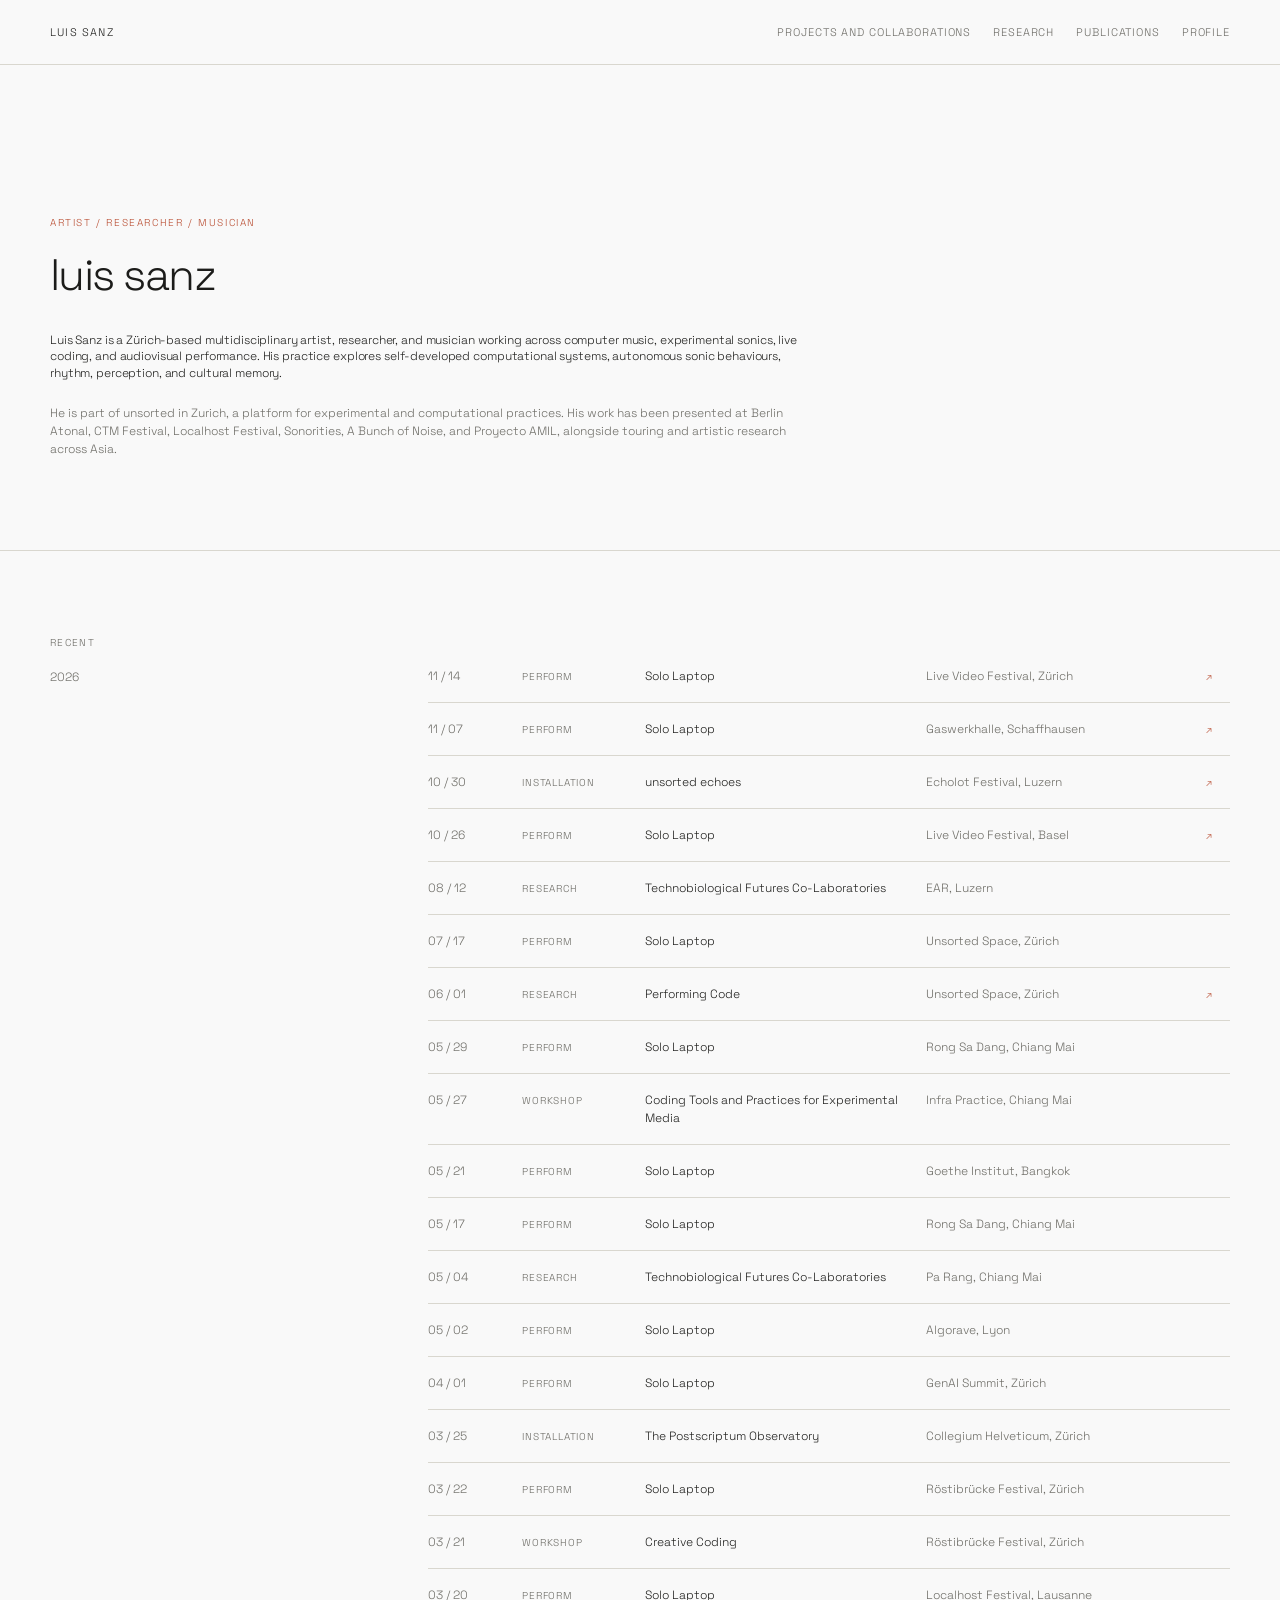
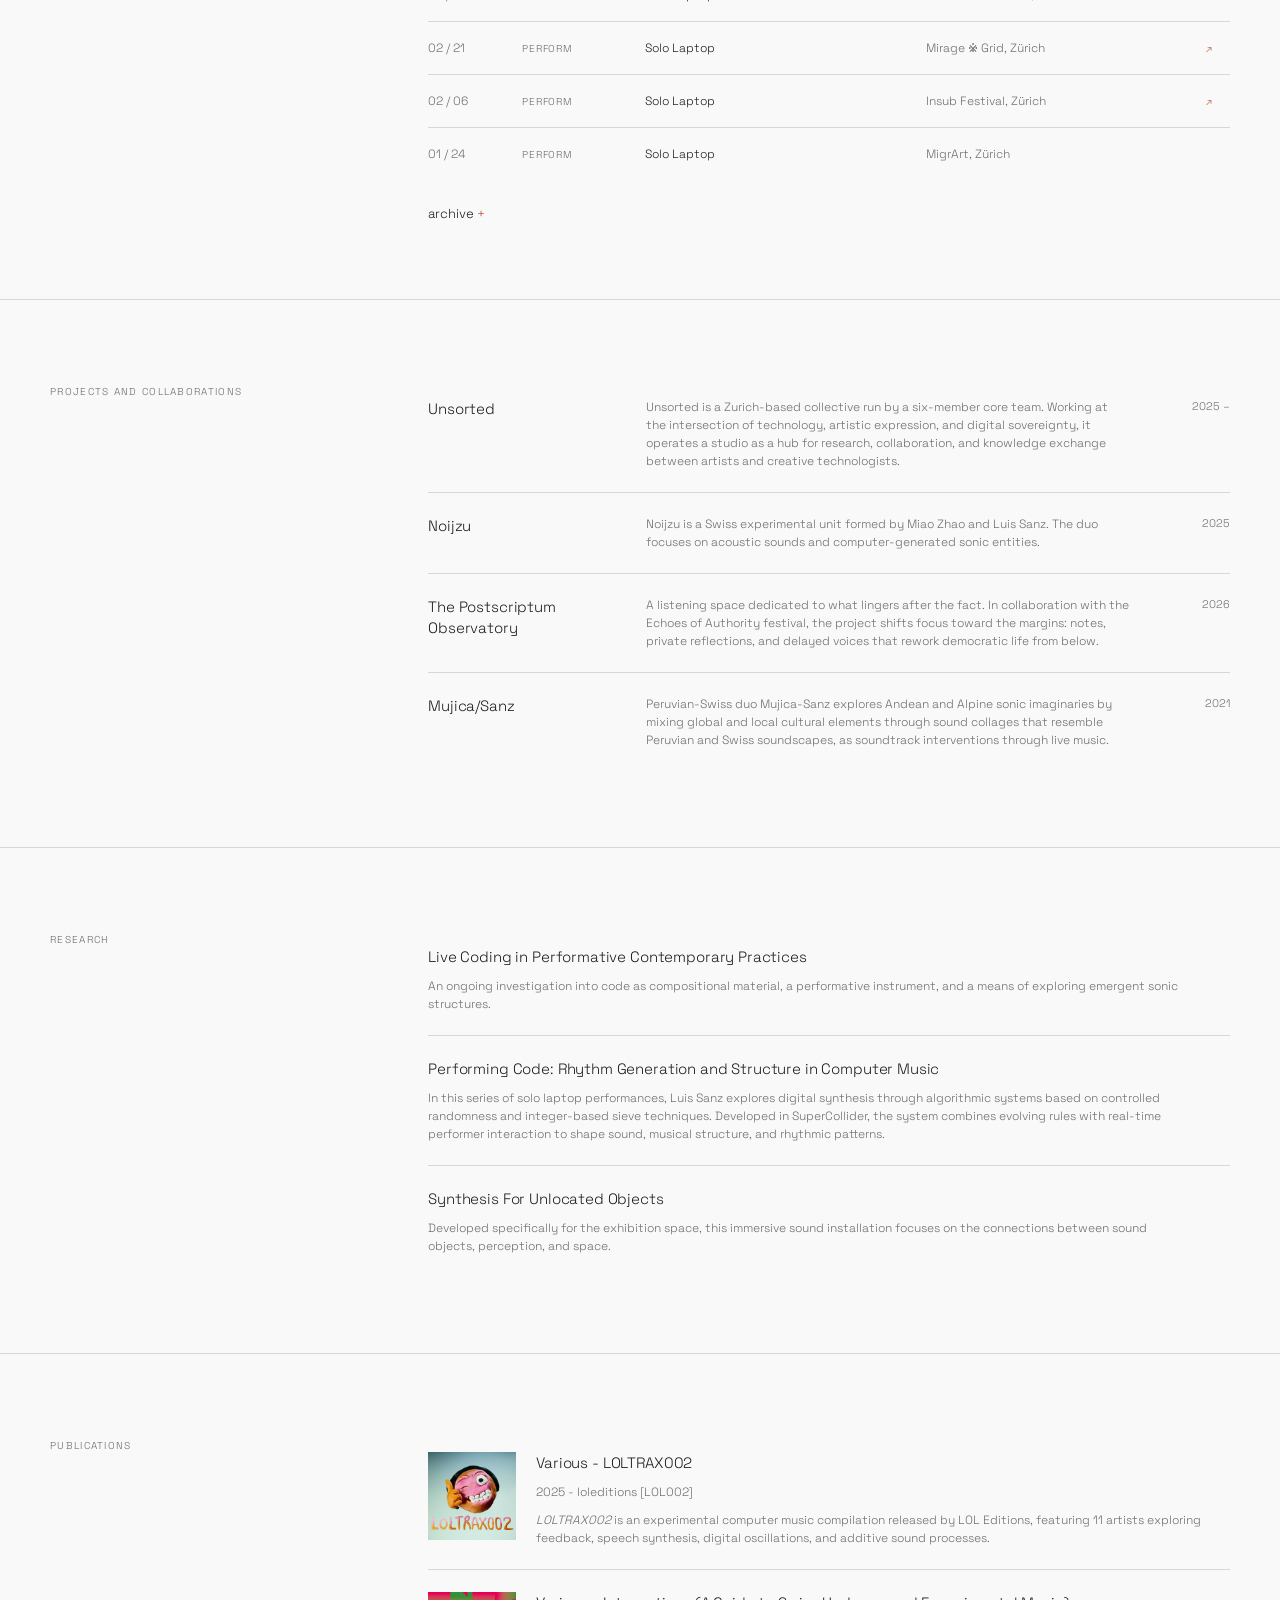
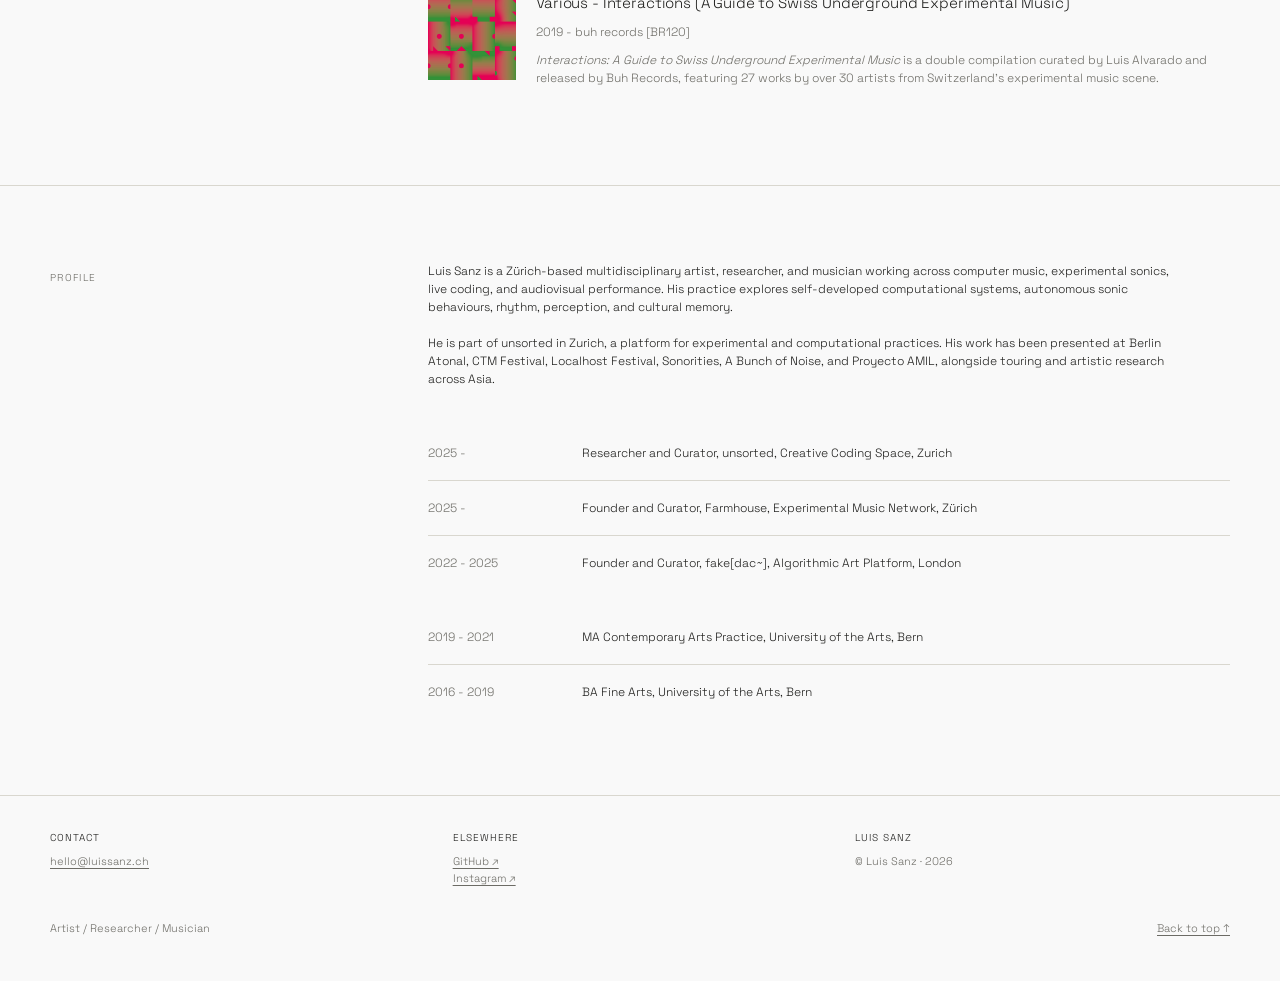
==== commit 7cb2eb8c: "luissanz.ch" ====
--- a/index.html
+++ b/index.html
@@ -167,6 +167,12 @@
       margin: 22px 0 32px;
     }
 
+    #name-title span {
+      display: inline-block;
+      width: 5.5em;
+      white-space: nowrap;
+    }
+
     .subtitle {
       font-size: var(--description-size);
       line-height: 1.4;
@@ -798,7 +804,7 @@
     <section class="hero" id="bio">
       <div class="wrap">
         <div class="eyebrow">Artist / Researcher / Musician</div>
-        <h1>Luis Sanz</h1>
+        <h1 id="name-title" aria-label="Luis Sanz"><span aria-hidden="true">luis sanz</span></h1>
         <p class="subtitle">
           Luis Sanz is a Zürich-based multidisciplinary artist, researcher, and musician working across
           computer music, experimental sonics, live coding, and audiovisual performance. His practice
@@ -1329,6 +1335,35 @@
       </div>
     </div>
   </footer>
+  <script>
+    const nameTitle = document.querySelector("#name-title span");
+    const name = nameTitle.textContent;
+    const letters = [...name].filter(character => character !== " ").length;
+    let scrambleTimer;
+
+    document.querySelector("#name-title").addEventListener("mouseenter", () => {
+      if (scrambleTimer || window.matchMedia("(prefers-reduced-motion: reduce)").matches) return;
+
+      let frame = 0;
+      let revealed = 0;
+      scrambleTimer = setInterval(() => {
+        revealed = Math.floor((frame / 12) * letters);
+        let visibleLetters = 0;
+        nameTitle.textContent = [...name].map(character => {
+          if (character === " ") return character;
+          const isRevealed = visibleLetters++ < revealed;
+          return isRevealed ? character : Math.random() < 0.5 ? "0" : "1";
+        }).join("");
+
+        frame++;
+        if (frame > 12) {
+          clearInterval(scrambleTimer);
+          scrambleTimer = null;
+          nameTitle.textContent = name;
+        }
+      }, 45);
+    });
+  </script>
 </body>
 
 </html>
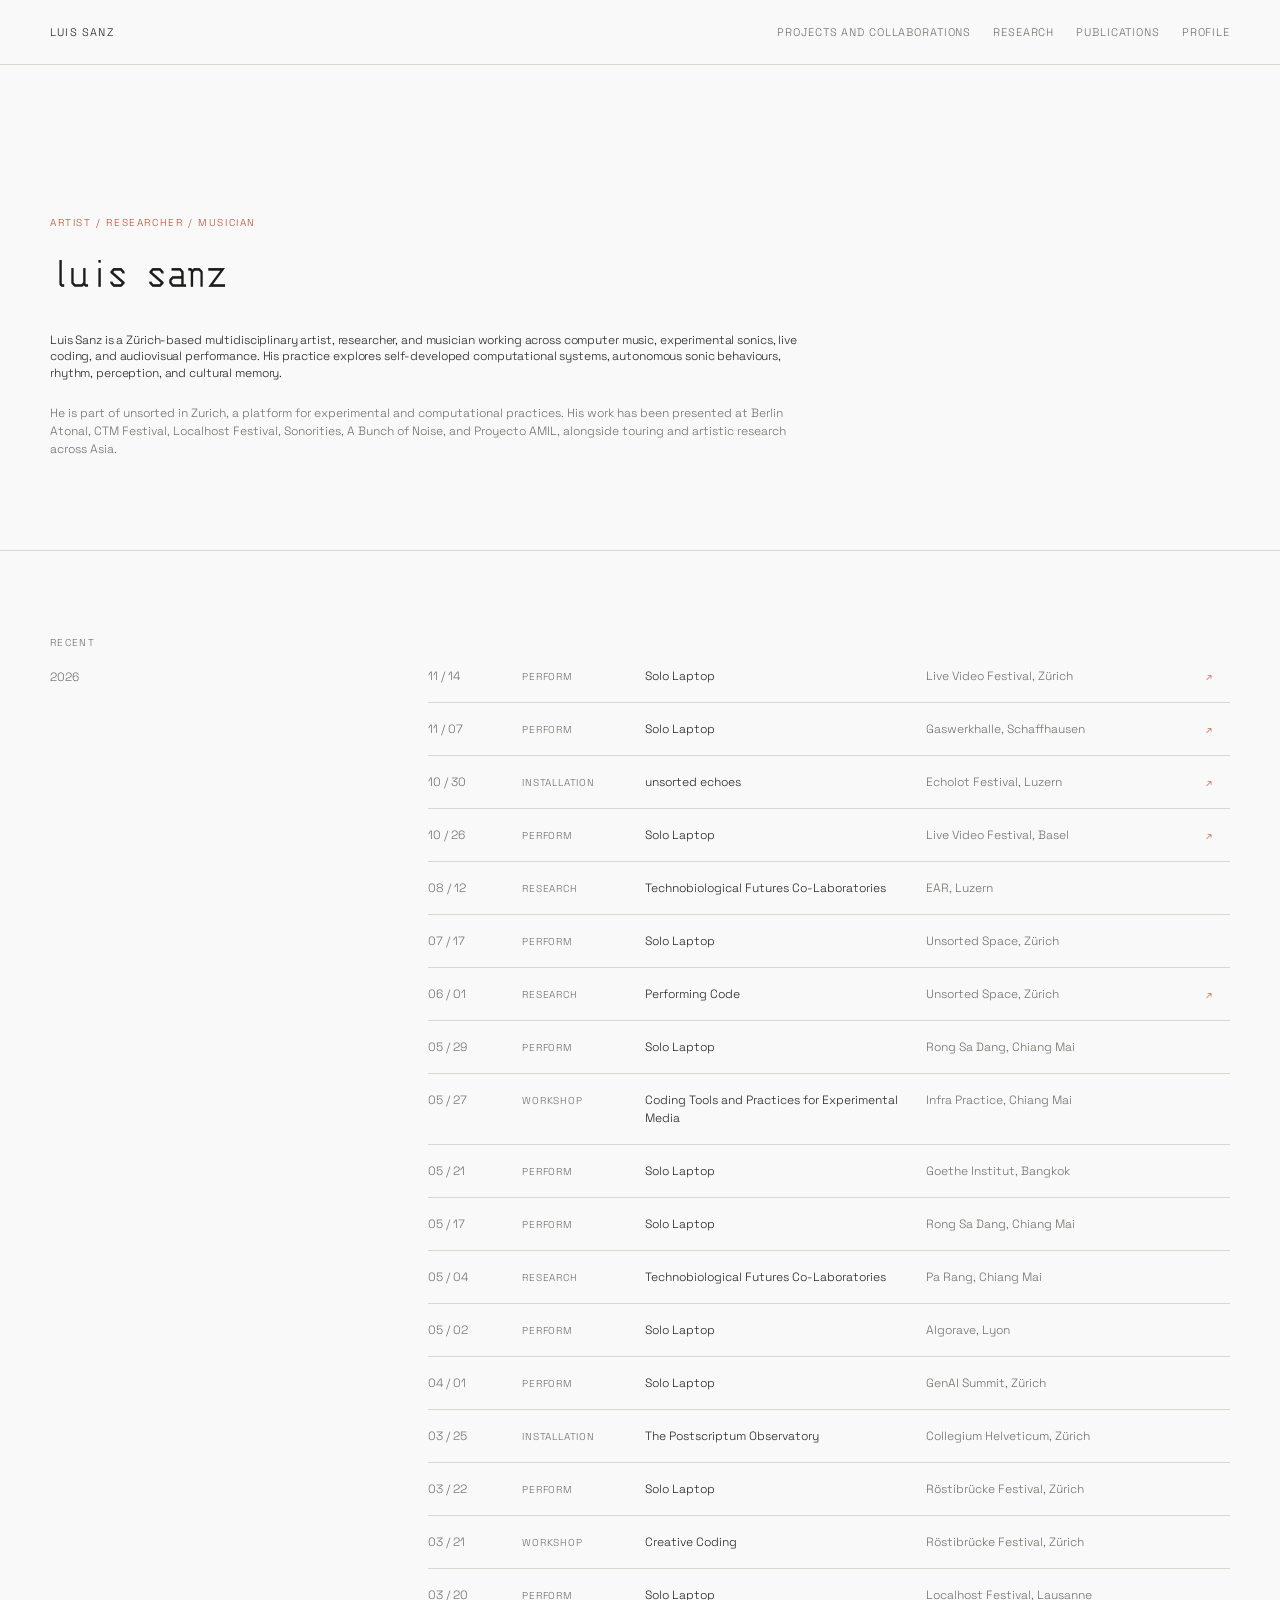
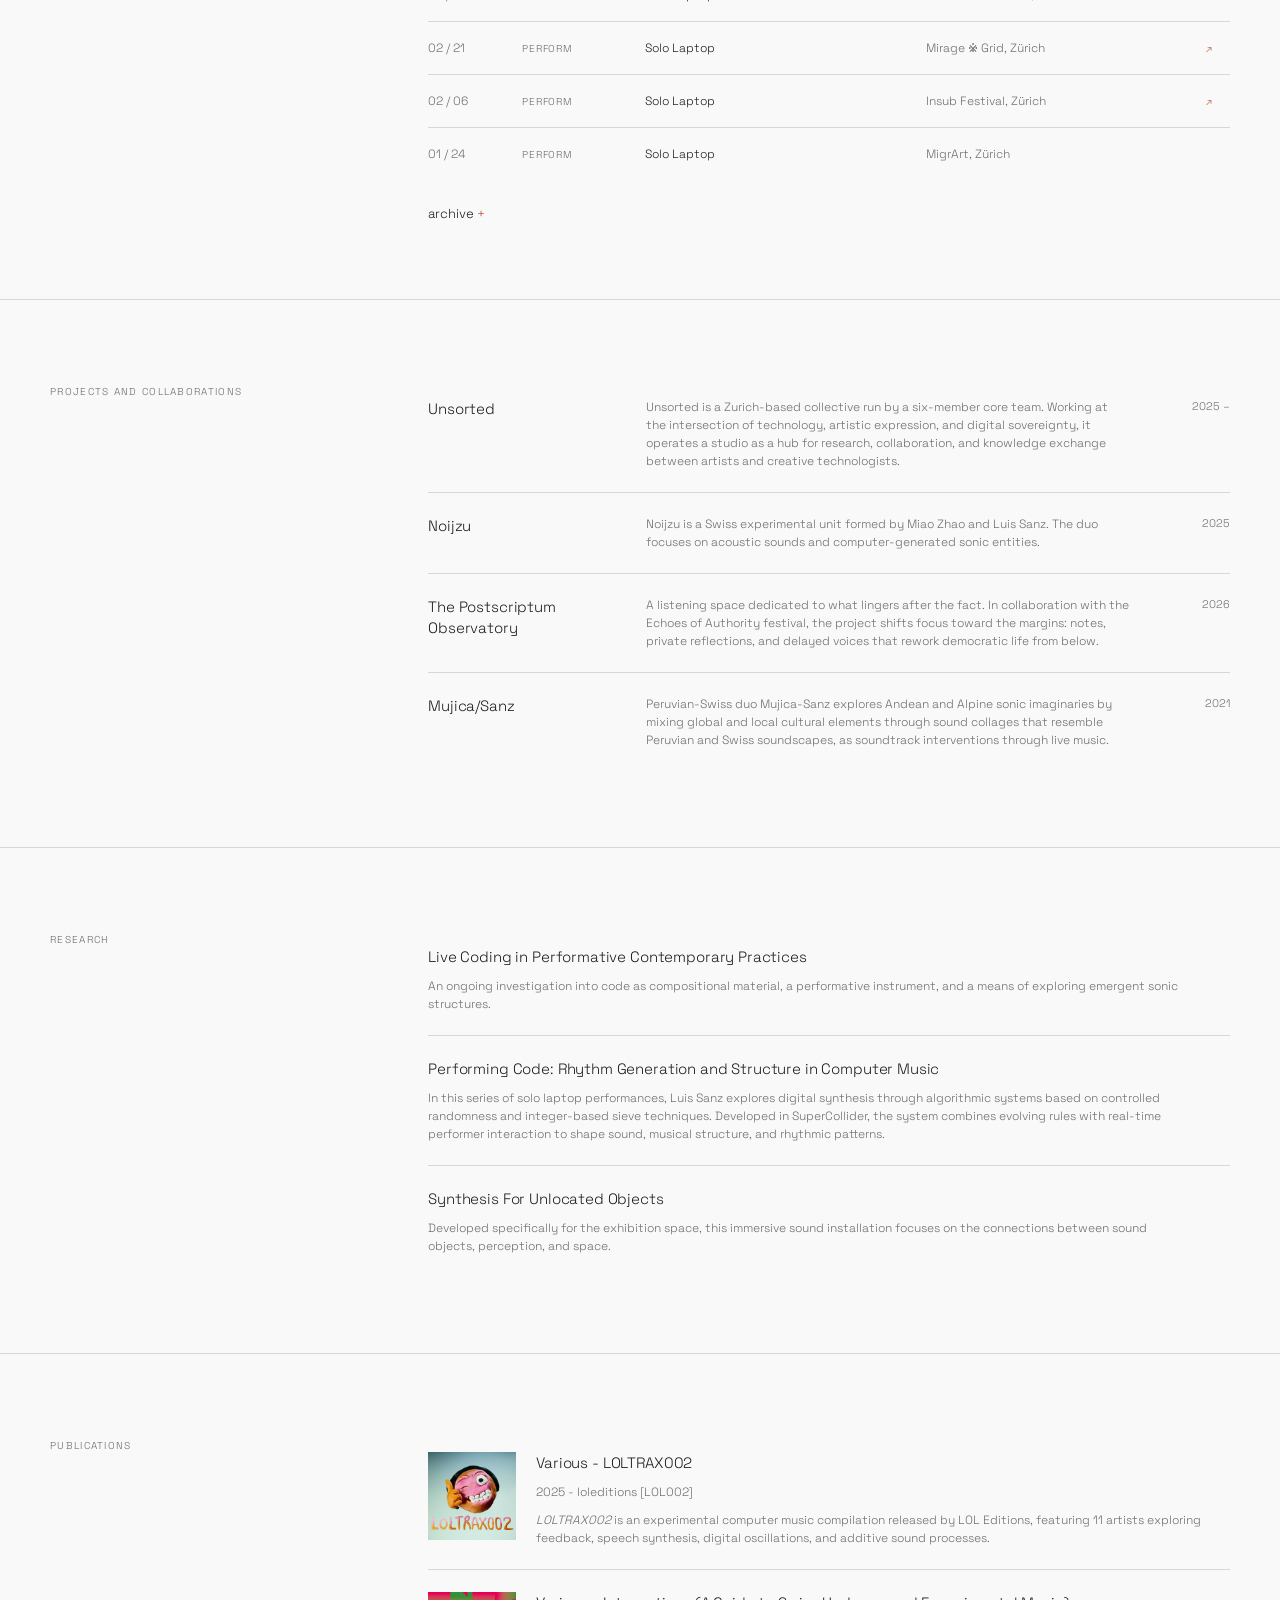
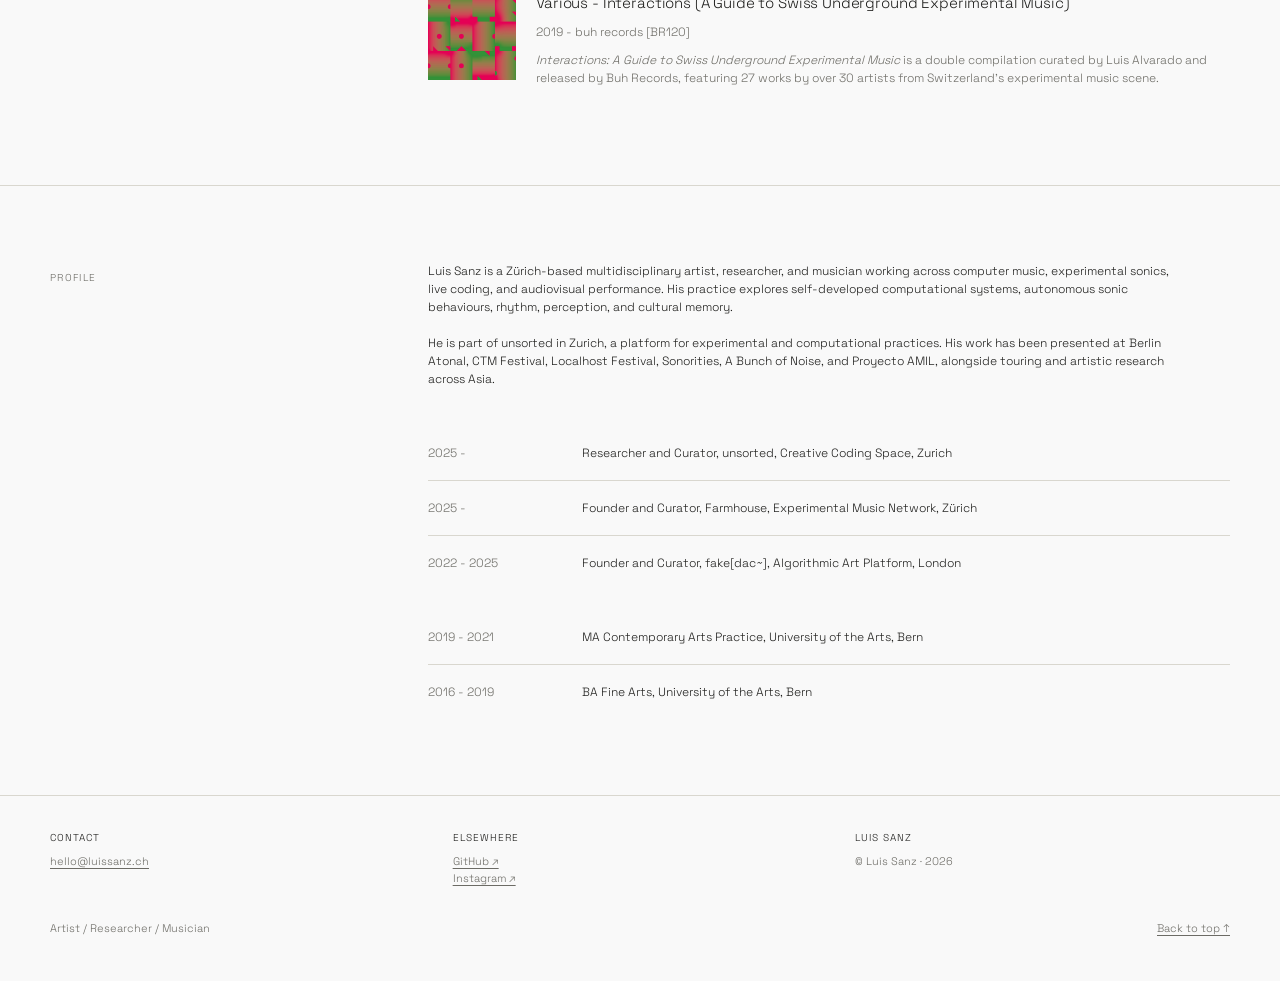
==== commit 8dd670ee: "luissanz.ch" ====
--- a/index.html
+++ b/index.html
@@ -8,6 +8,14 @@
     content="Luis Sanz is a Zürich-based multidisciplinary artist, researcher, and musician working across computer music, experimental sonics, live coding, and audiovisual performance.">
   <title>Luis Sanz — Artist, Researcher, Musician</title>
   <style>
+    @font-face {
+      font-family: "3270 Nerd Font";
+      src: url("fonts/3270NerdFontPropo-SemiCondensed.ttf") format("truetype");
+      font-weight: 400;
+      font-style: normal;
+      font-display: swap;
+    }
+
     @font-face {
       font-family: "Space Grotesk";
       src: url("fonts/SpaceGrotesk[wght].ttf") format("truetype");
@@ -159,10 +167,11 @@
     }
 
     h1 {
+      font-family: "3270 Nerd Font", "Space Grotesk", sans-serif;
       font-size: clamp(30px, 3.8vw, 44px);
       line-height: 1.08;
       letter-spacing: -.035em;
-      font-weight: 300;
+      font-weight: 400;
       max-width: 900px;
       margin: 22px 0 32px;
     }
@@ -1336,32 +1345,25 @@
     </div>
   </footer>
   <script>
-    const nameTitle = document.querySelector("#name-title span");
+    const title = document.querySelector("#name-title");
+    const nameTitle = title.querySelector("span");
     const name = nameTitle.textContent;
-    const letters = [...name].filter(character => character !== " ").length;
     let scrambleTimer;
 
-    document.querySelector("#name-title").addEventListener("mouseenter", () => {
-      if (scrambleTimer || window.matchMedia("(prefers-reduced-motion: reduce)").matches) return;
-
-      let frame = 0;
-      let revealed = 0;
+    title.addEventListener("pointerenter", () => {
+      if (window.matchMedia("(prefers-reduced-motion: reduce)").matches) return;
+
       scrambleTimer = setInterval(() => {
-        revealed = Math.floor((frame / 12) * letters);
-        let visibleLetters = 0;
-        nameTitle.textContent = [...name].map(character => {
-          if (character === " ") return character;
-          const isRevealed = visibleLetters++ < revealed;
-          return isRevealed ? character : Math.random() < 0.5 ? "0" : "1";
-        }).join("");
-
-        frame++;
-        if (frame > 12) {
-          clearInterval(scrambleTimer);
-          scrambleTimer = null;
-          nameTitle.textContent = name;
-        }
-      }, 45);
+        nameTitle.textContent = [...name].map(character =>
+          character === " " ? character : Math.random() < 0.5 ? "0" : "1"
+        ).join("");
+      }, 90);
+    });
+
+    title.addEventListener("pointerleave", () => {
+      clearInterval(scrambleTimer);
+      scrambleTimer = null;
+      nameTitle.textContent = name;
     });
   </script>
 </body>
